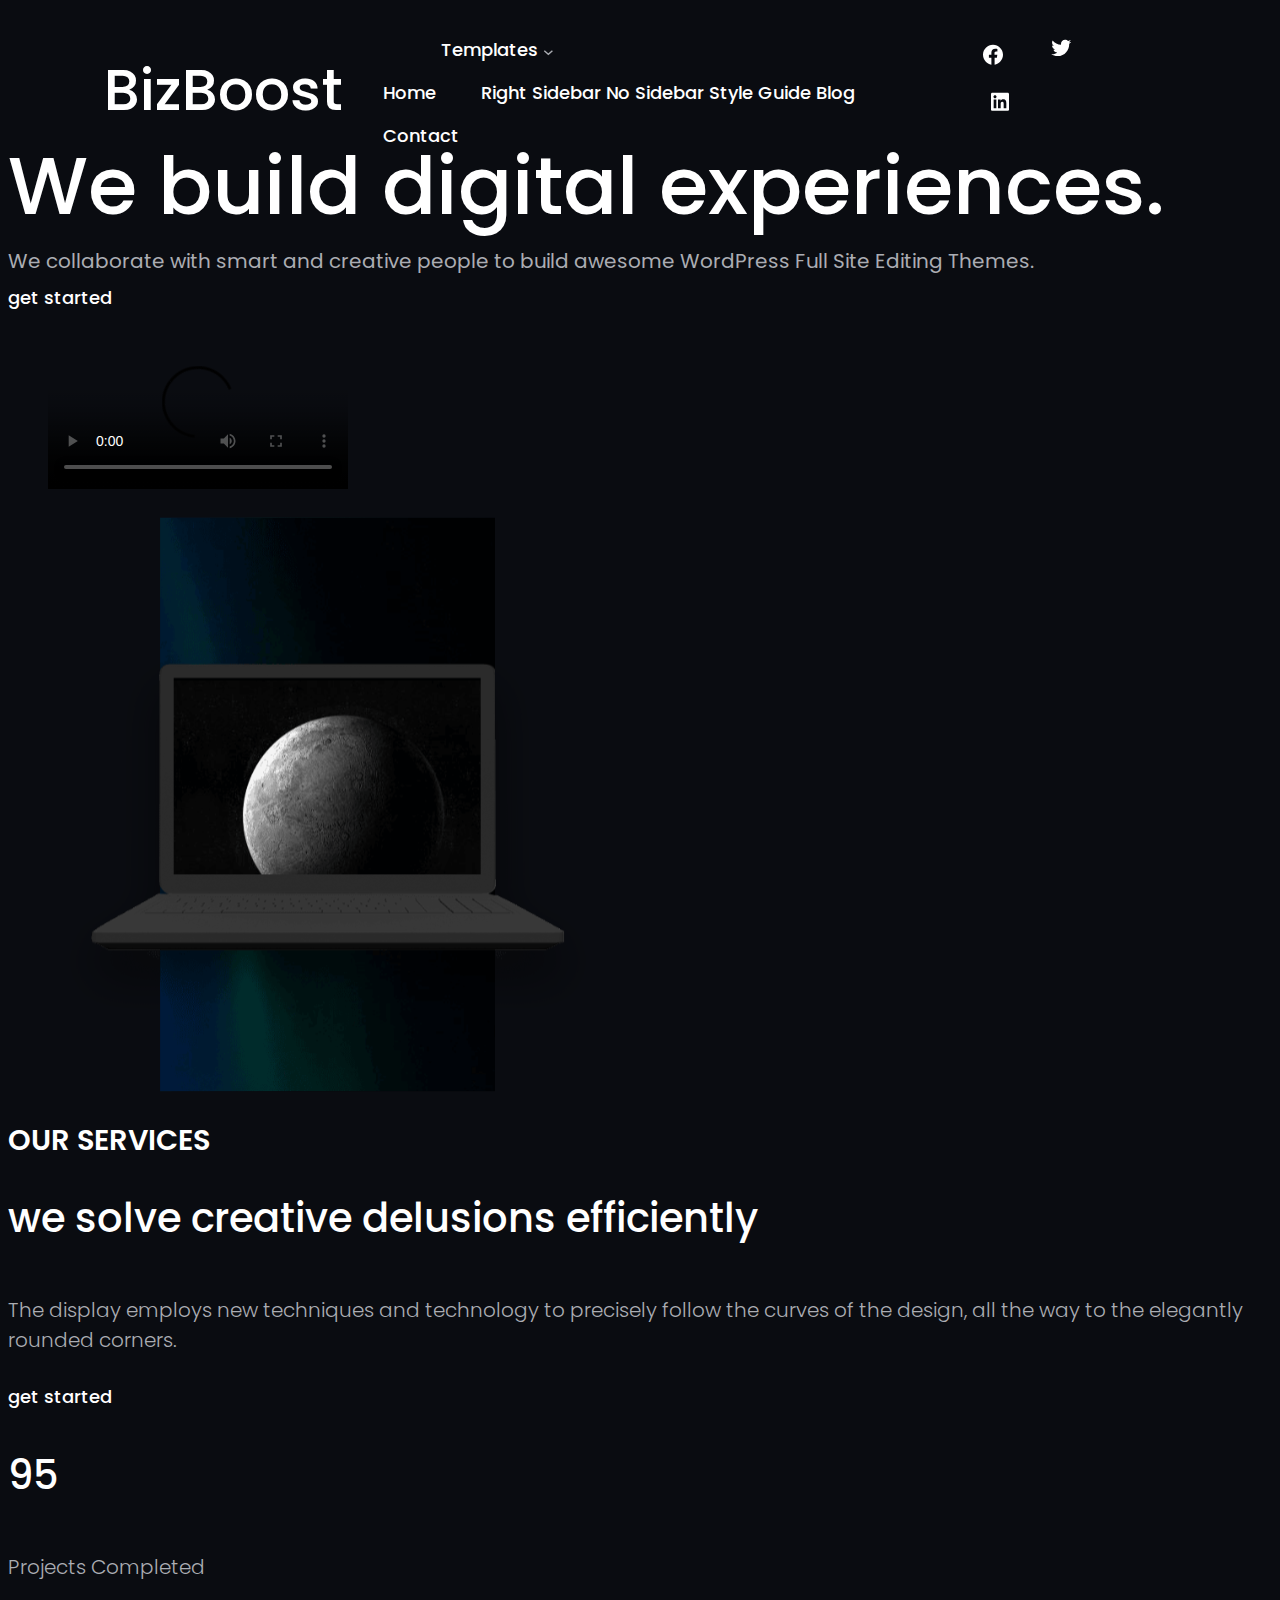
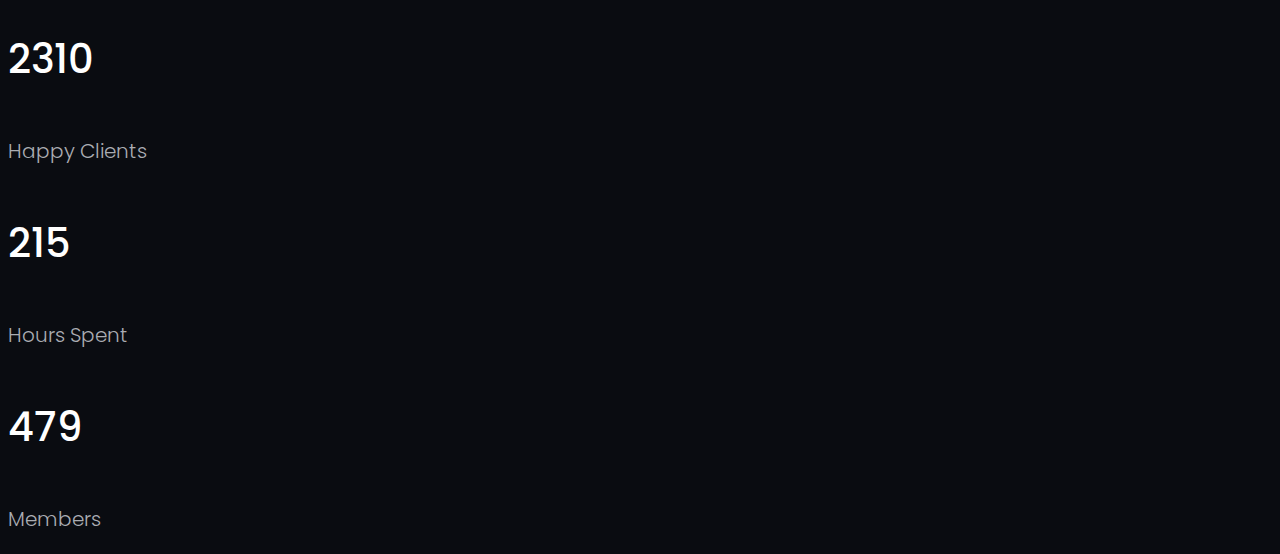
==== index.html @ 54b5b94a "our services" ====
<!doctype html>
<html lang="en">
  <head>
    <meta charset="UTF-8" />
    <meta name="viewport" content="width=device-width, initial-scale=1.0" />
    <title>BizBoost Mobile First</title>
    <link
      rel="stylesheet"
      href="https://fonts.googleapis.com/css?family=Poppins:400,500,600,700&display=swap"
    />
    <link rel="stylesheet" href="src/index.css" />
  </head>
  <body>
    <section class="blocks">
      <section class="hero">
        <header>
          <div class="logo">
            <a href="/">
              <h2>BizBoost</h2>
            </a>
          </div>
          <nav class="mobile">
            <img src="src/img/menu.svg" alt="" />
          </nav>
          <nav class="desktop">
            <ul>
              <li>
                <a href="#" class="selected">Home</a>
              </li>
              <li>
                <a href="#">Templates</a>
                <img src="src/img/flechita.svg" alt="flechita" />
                <ul class="submenu">
                  <li>
                    <a href="#">Right Sidebar</a>
                  </li>
                  <li>
                    <a href="#">No Sidebar</a>
                  </li>
                  <li>
                    <a href="#">Style Guide</a>
                  </li>
                </ul>
              </li>
              <li><a href="#">Blog</a></li>
              <li><a href="#">Contact</a></li>
            </ul>
          </nav>
          <div class="social">
            <ul>
              <li>
                <div class="circle"></div>
                <a href="#">
                  <img src="src/img/facebook.svg" alt="fb" />
                </a>
              </li>
              <li>
                <div class="circle"></div>
                <a href="#">
                  <img src="src/img/twitter.svg" alt="twitter" />
                </a>
              </li>
              <li>
                <div class="circle"></div>
                <a href="#">
                  <img src="src/img/likent.svg" alt="likent" />
                </a>
              </li>
            </ul>
          </div>
        </header>

        <section class="main">
          <main>
            <div class="hero-title">
              <h1>
                We <span class="lowlight">build</span> digital experiences.
              </h1>
            </div>
            <div class="hero-tagline">
              We collaborate with smart and creative people to build awesome
              WordPress Full Site Editing Themes.
            </div>
            <div class="hero-cta">
              <a href="#" class="gradient-button">get started</a>
            </div>
          </main>
          <div class="hero-video">
            <figure>
              <video
                src="https://fse.catchthemes.com/bizboost-free/wp-content/themes/bizboost/assets/video/video-featured.mp4"
                poster="https://fse.catchthemes.com/bizboost-free/wp-content/themes/bizboost/assets/images/video-featured.jpg"
                controls
              >
                Video not supported
              </video>
            </figure>
          </div>
        </section>
      </section>
    </section>
    <section class="our-services">
      <div class="inner-container">
        <div class="container">
          <div class="image-holder">
            <figure>
              <img
                src="src/img/Figure ⏵ hero-content.png.svg"
                alt="computador-moon"
              />
            </figure>
          </div>
          <aside>
            <h6>OUR SERVICES</h6>
            <h2>we solve creative delusions efficiently</h2>
            <p>
              The display employs new techniques and technology to precisely
              follow the curves of the design, all the way to the elegantly
              rounded corners.
            </p>
            <a href="#" class="gradient-button">get started</a>
          </aside>
        </div>
      </div>
      <section class="big-numbers">
        <div class="inner-container">
          <div class="container">
            <div class="number-box">
              <h2>95</h2>
              <p>Projects Completed</p>
            </div>
            <div class="number-box">
              <h2>2310</h2>
              <p>Happy Clients</p>
            </div>
            <div class="number-box">
              <h2>215</h2>
              <p>Hours Spent</p>
            </div>
            <div class="number-box">
              <h2>479</h2>
              <p>Members</p>
            </div>
          </div>
        </div>
      </section>
    </section>
  </body>
</html>
---- src/index.css ----
/*=======================================
    #Variables
=========================================*/
:root {
  --base-font: 20px;
  --background: #0a0c11;
  --white: #fff;
  --body-text: #abadb3;
  --primary: #2292b1;
  --primary-font: Poppins;
  --gradient-start: #1b3385;
  --gradient-end: #25c5c9;
  --bg-sub-nav: #222;
  --border-color: #323438;
  --thin: 100;
  --extra-light: 200;
  --light: 300;
  --normal: 400;
  --medium: 500;
  --semi-bold: 600;
  --bold: 700;
  --extra-bold: 800;
  --heavy: 900;
}

body {
  box-sizing: border-box;
  font-family: var(--primary-font);
  font-size: var(--base-font);
  color: #abadb3;
  background: var(--background);
}

*,
*::before,
*::after {
  box-sizing: inherit;
}

h1,
h2,
h3,
h4,
h5,
h6 {
  font-family: var(--primary-font);
  font-weight: var(--medium);
  color: var(--white);
  margin: 0;
}

h1 {
  font-size: 4em;
  font-weight: var(--medium);
  line-height: 1.5em;
}

h2 {
  font-size: 2em;
  font-weight: var(--medium);
  line-height: 2.85;
}

h3 {
  font-size: 1.47em;
  font-weight: var(--medium);
  line-height: 1.92em;
}

h4 {
  font-size: 1.4em;
  font-weight: var(--bold);
  line-height: 2.1em;
}

h5 {
  font-size: 1.2em;
  font-weight: var(--bold);
  line-height: 1.6em;
}

h6 {
  font-size: 1.44em;
  font-weight: var(--semi-bold);
  line-height: 1.4em;
}

/* ul {
  list-style-type: none;
} */
ul li {
  display: inline-block;
  position: relative;
}

a {
  color: var(--white);
  font-weight: var(--medium);
  font-size: 0.9em;
  text-decoration: none;
  font-style: normal;
  line-height: 2.4em;
}

a:hover,
.logo :hover {
  color: var(--primary);
}

p {
  font-weight: var(--light);
}

ul li {
  display: inline-block;
  position: relative;
  margin: 0;
  padding: 0;
}

header {
  background-color: var(--background);
  display: flex;
  width: 100%;
  height: 118.08px;
  margin: 0 auto;
  padding-left: 96px;
  padding-right: 105px;
  justify-content: space-between;
}

.nav li ul {
  display: none;
  background-color: var(--white);
  position: absolute;
  left: 0%;
  top: 100%;
  padding: 0%;
}

.logo {
  font-family: var(--primary-font);
  font-weight: var(--bold);
  font-size: 1.6em;
  color: var(--white);
}

.social li {
  flex: 0;
  padding: 0 16px;
  align-items: center;
}

.nav {
  align-items: baseline;
}

.selection {
  color: var(--primary);
}

.nav > li {
  margin: 0 18px;
}

.nav li:nth-child(2) ul {
  display: none;
}

.nav li:nth-child(2):hover ul {
  display: block;
}

.nav li:nth-child(2) {
  min-width: 112px;
  position: relative;
}

.sub-nav {
  position: absolute;
  top: 44px;
  left: -20px;
  z-index: 99;
}

.sub-nav li {
  width: 235px;
  height: 44px;
  background-color: var(--bg-sub-nav);
  border-bottom: 1px solid var(--border-color);
  padding: 23px;
}

.sub-nav a {
  font-size: 0.75em;
  font-weight: var(--normal);
}

main section {
  width: 760px;
  margin: 0 auto;
  text-align: center;
}

.opacity {
  opacity: 0.5;
}

.button-gradient {
  padding: 15px 34.86px 16.08px 35px;
  background: linear-gradient(
    to right,
    var(--gradient-start) 0%,
    var(--gradient-end) 100%
  );
  border-radius: 1.5em;
  border: none;
  color: var(--white);
  font-family: var(--primary-font);
  font-size: 0.9em;
  line-height: 1.4em;
  margin-top: 0.8em;
}

/**
  TABLE OF CONTENTS

  COLORS
  Brand colors............................These are the main brand colors.
  Neutral colors..........................White and black, gray sacale, secondary colors.
  Utility colors..........................Other colors to represent states: info, warning, sucess, etc.

  TYPOGRAPHY
  Font famillies..........................The fonts used in the design system.
  Font weights............................Font weights
  Sizes...................................Font sizing for body text, paragraphs, inputs
  Heading sizes...........................Font sizing for page headings

  BREAKPOINTS
  Breakpoints.............................Global responsive breakpoints definitions
*/

/*=======================================
    COLORS
=========================================*/

/*=======================================
    TYPOGRAPHY
=========================================*/
/* 
  1. The Poppins font. This is the main font.
  https://fonts.googleapis.com/css?family=Poppins

  2. The Courier font. This is used for <pre> code.
  https://fonts.googleapis.com/css?family=Poppins
*/

/*=======================================
    BREAKPOINTS
=========================================*/
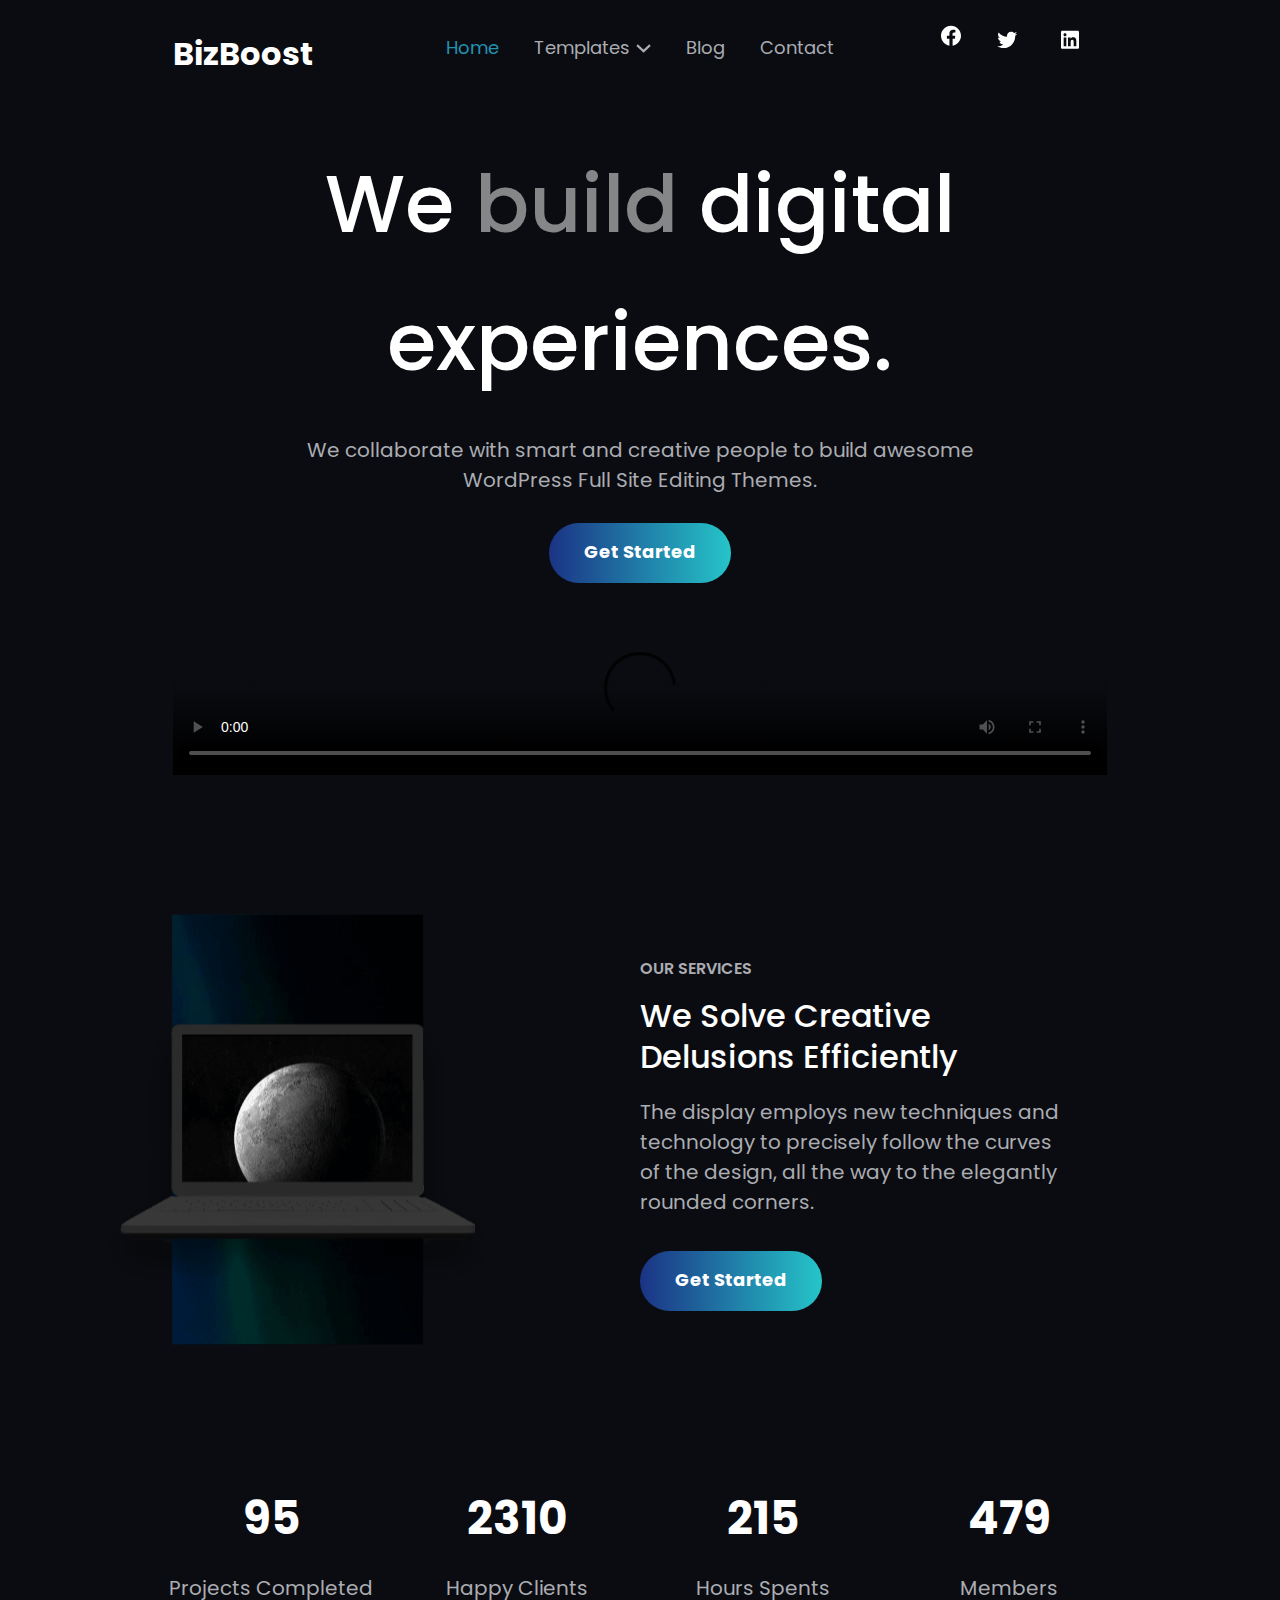
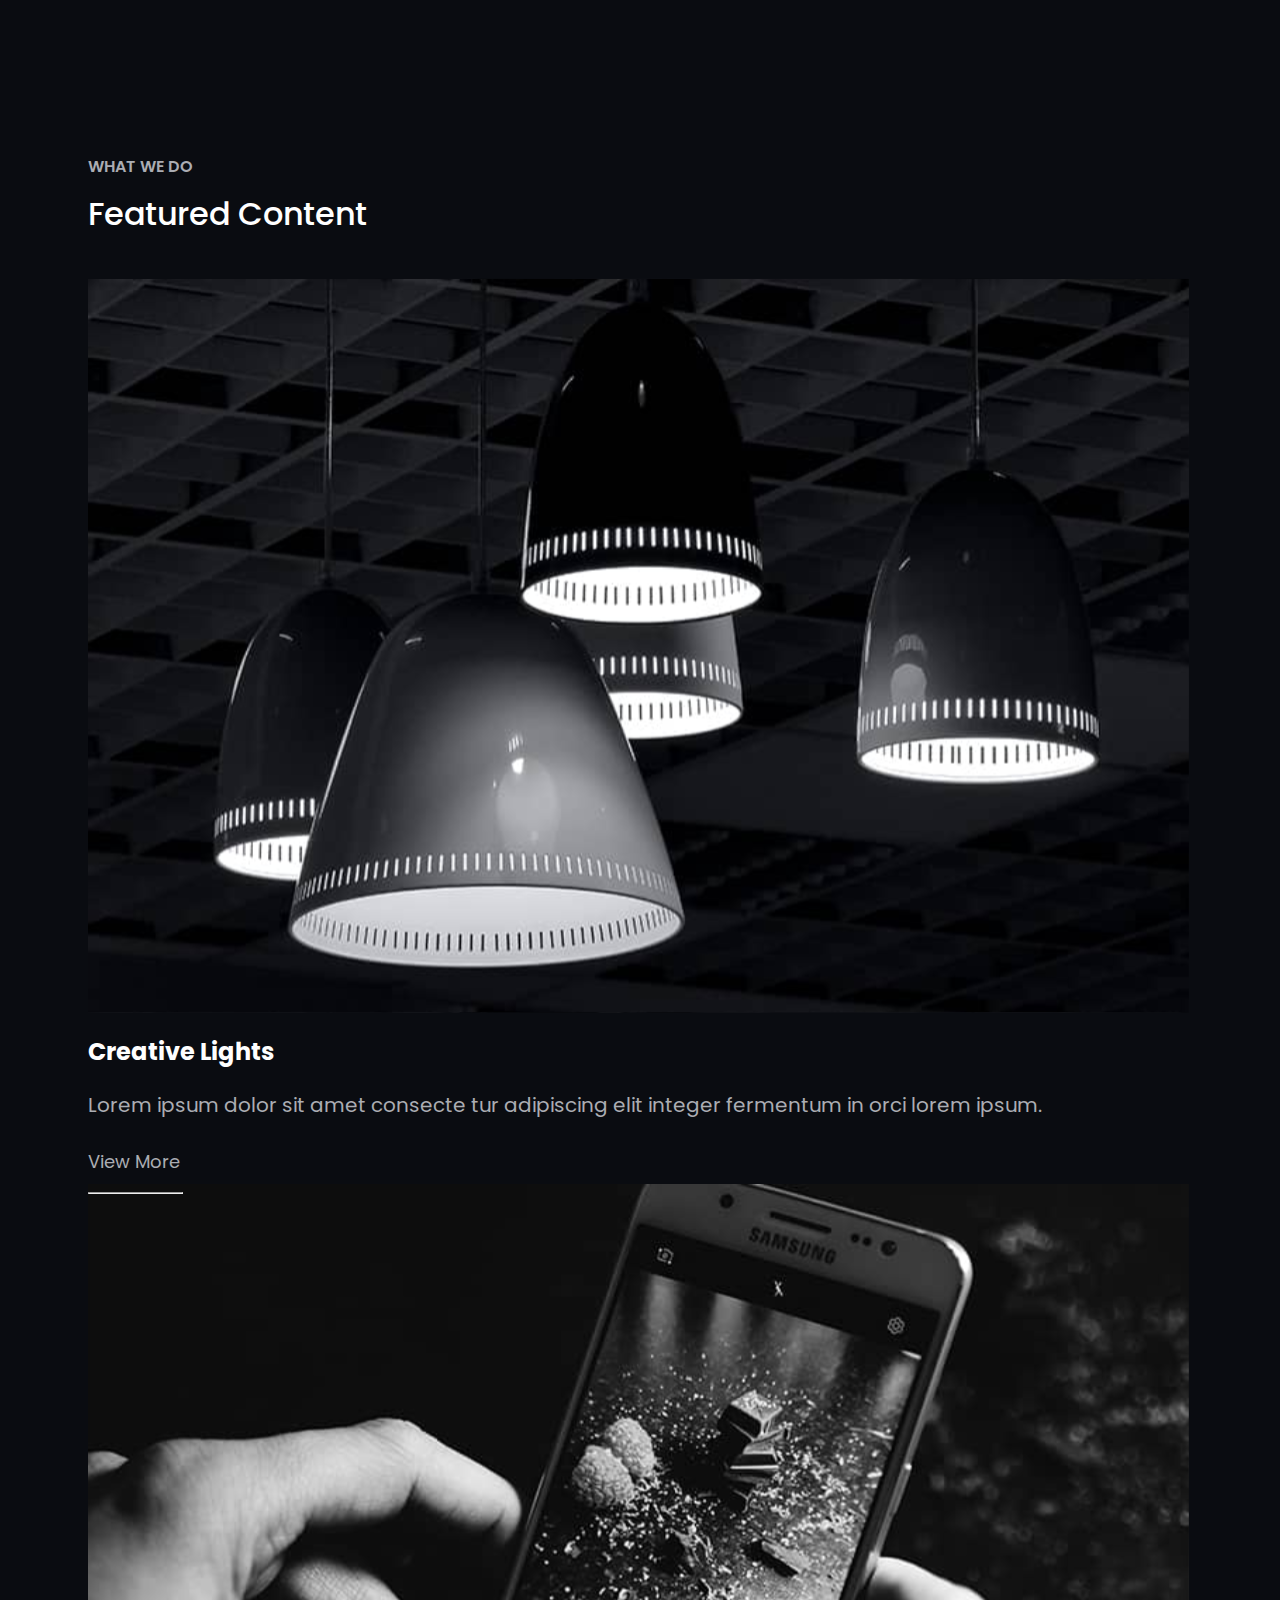
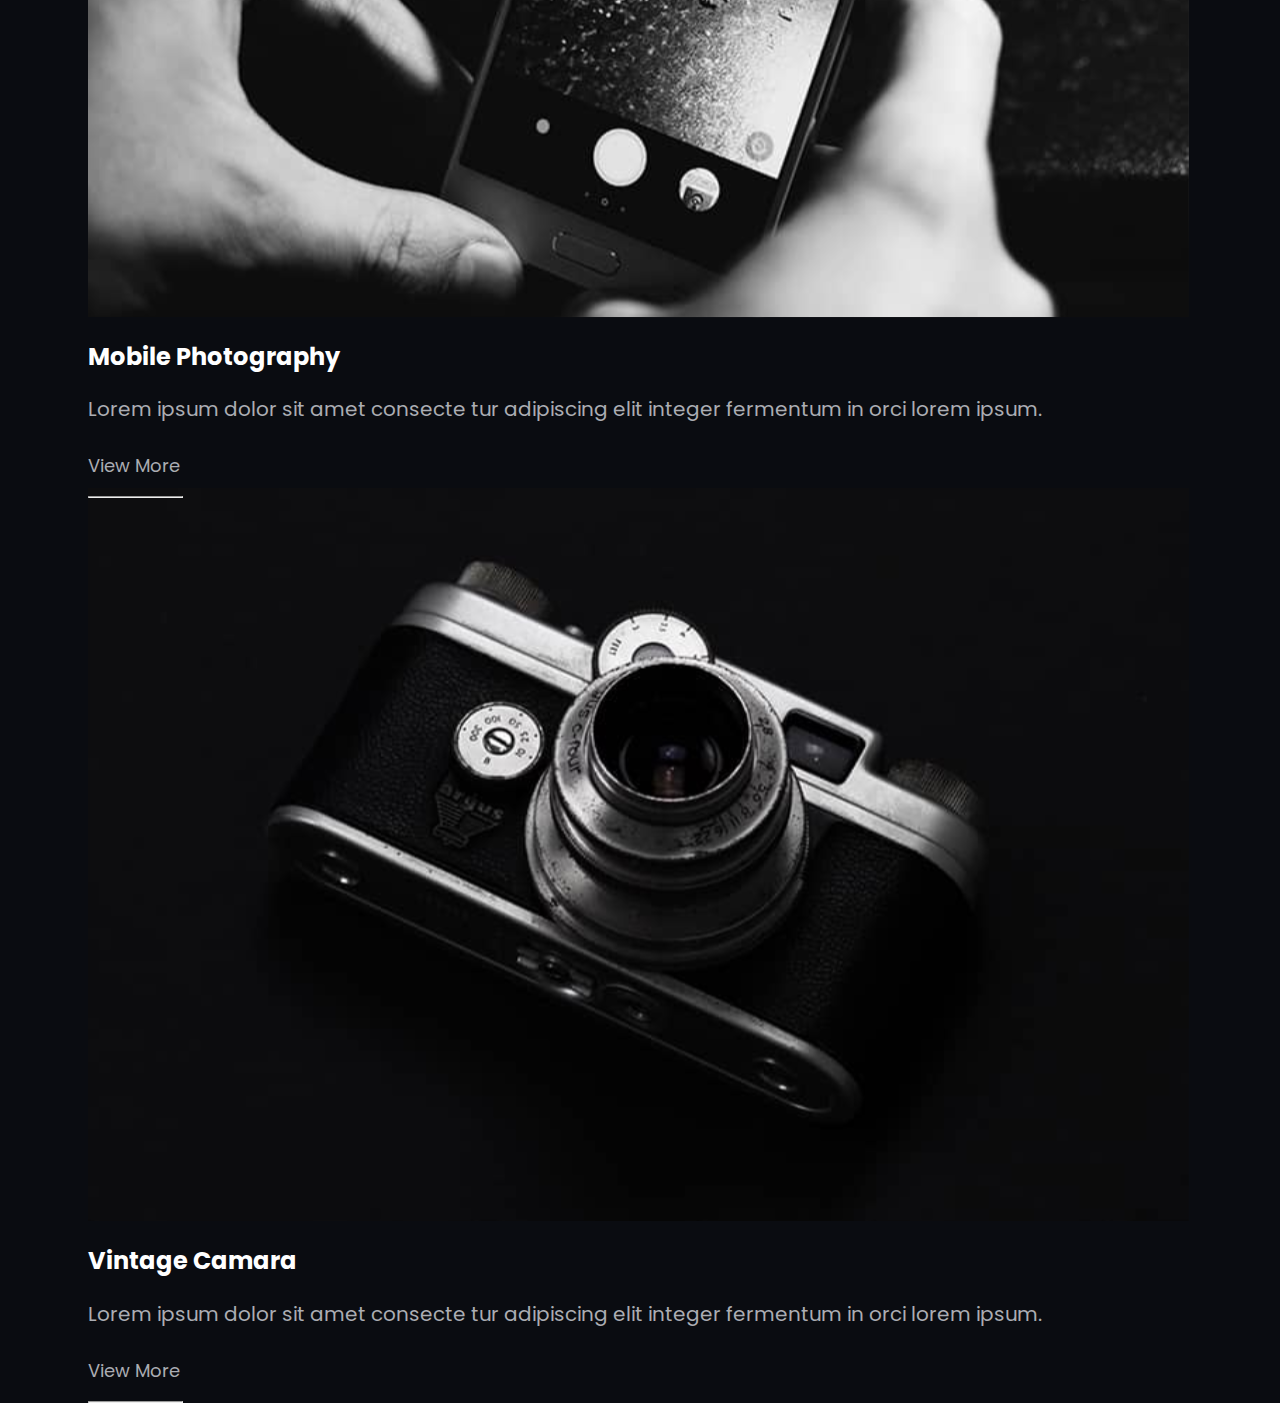
==== commit ca66ee3a: "footer center" ====
--- a/index.html
+++ b/index.html
@@ -20,7 +20,7 @@
             </a>
           </div>
           <nav class="mobile">
-            <img src="src/img/menu.svg" alt="" />
+            <img src="src/img/likent.svg" alt="likent" />
           </nav>
           <nav class="desktop">
             <ul>
@@ -69,7 +69,6 @@
             </ul>
           </div>
         </header>
-
         <section class="main">
           <main>
             <div class="hero-title">
@@ -98,51 +97,99 @@
           </div>
         </section>
       </section>
-    </section>
-    <section class="our-services">
-      <div class="inner-container">
-        <div class="container">
-          <div class="image-holder">
-            <figure>
-              <img
-                src="src/img/Figure ⏵ hero-content.png.svg"
-                alt="computador-moon"
-              />
-            </figure>
+      <!-- Our Services Section -->
+      <section class="our-services">
+        <div class="services-figure">
+          <img
+            src="src/img/Figure ⏵ hero-content.png.svg"
+            alt="computer-moon"
+          />
+        </div>
+        <div class="our-services-layout">
+          <div class="headings">
+            <h6>OUR SERVICES</h6>
+            <h2>We solve creative delusions efficiently</h2>
           </div>
-          <aside>
-            <h6>OUR SERVICES</h6>
-            <h2>we solve creative delusions efficiently</h2>
+          <p>
+            The display employs new techniques and technology to precisely
+            follow the curves of the design, all the way to the elegantly
+            rounded corners.
+          </p>
+          <div class="our-services-cta">
+            <a href="#" class="gradient-button">Get Started</a>
+          </div>
+        </div>
+      </section>
+      <section class="big-numbers">
+        <div class="number-box">
+          <span class="number">
+            <h3>95</h3>
+          </span>
+          <p>Projects Completed</p>
+        </div>
+        <div class="number-box">
+          <span class="number">
+            <h3>2310</h3>
+          </span>
+          <p>Happy Clients</p>
+        </div>
+        <div class="number-box">
+          <span class="number">
+            <h3>215</h3>
+          </span>
+          <p>Hours Spents</p>
+        </div>
+        <div class="number-box">
+          <span class="number">
+            <h3>479</h3>
+          </span>
+          <p>Members</p>
+        </div>
+      </section>
+      <!--Featured Container-->
+      <section class="feature-container-layout">
+        <div class="feature-heading-container">
+          <h6>WHAT WE DO</h6>
+          <h2>Featured content</h2>
+        </div>
+        <section class="box">
+          <div class="boxes">
+            <img src="src/img/lamapara.svg" alt="lampara" />
+            <h2>Creative Lights</h2>
             <p>
-              The display employs new techniques and technology to precisely
-              follow the curves of the design, all the way to the elegantly
-              rounded corners.
+              Lorem ipsum dolor sit amet consecte tur adipiscing elit integer
+              fermentum in orci lorem ipsum.
             </p>
-            <a href="#" class="gradient-button">get started</a>
-          </aside>
-        </div>
-      </div>
-      <section class="big-numbers">
-        <div class="inner-container">
-          <div class="container">
-            <div class="number-box">
-              <h2>95</h2>
-              <p>Projects Completed</p>
+            <a href="#"
+              >View More
+              <hr width="95px" />
+            </a>
+            <div class="boxes">
+              <img src="src/img/celular.svg" alt="celular" />
+              <h2>Mobile Photography</h2>
+              <p>
+                Lorem ipsum dolor sit amet consecte tur adipiscing elit integer
+                fermentum in orci lorem ipsum.
+              </p>
+              <a href="#"
+                >View More
+                <hr width="95px" />
+              </a>
             </div>
-            <div class="number-box">
-              <h2>2310</h2>
-              <p>Happy Clients</p>
-            </div>
-            <div class="number-box">
-              <h2>215</h2>
-              <p>Hours Spent</p>
-            </div>
-            <div class="number-box">
-              <h2>479</h2>
-              <p>Members</p>
+            <div class="boxes">
+              <img src="src/img/camara.svg" alt="camara" />
+              <h2>Vintage Camara</h2>
+              <p>
+                Lorem ipsum dolor sit amet consecte tur adipiscing elit integer
+                fermentum in orci lorem ipsum.
+              </p>
+              <a href="#"
+                >View More
+                <hr width="95px" />
+              </a>
             </div>
           </div>
-        </div>
+        </section>
       </section>
     </section>
   </body>
--- a/src/index.css
+++ b/src/index.css
@@ -1,17 +1,69 @@
 /*=======================================
     #Variables
 =========================================*/
+
+/**
+  TABLE OF CONTENTS
+
+  COLORS
+  Brand colors............................These are the main brand colors.
+  Neutral colors..........................White and black, gray sacale, secondary colors.
+  Utility colors..........................Other colors to represent states: info, warning, sucess, etc.
+
+  TYPOGRAPHY
+  Font famillies..........................The fonts used in the design system.
+  Font weights............................Font weights
+  Sizes...................................Font sizing for body text, paragraphs, inputs
+  Heading sizes...........................Font sizing for page headings
+
+  BREAKPOINTS
+  Breakpoints.............................Global responsive breakpoints definitions
+*/
+
 :root {
-  --base-font: 20px;
-  --background: #0a0c11;
-  --white: #fff;
-  --body-text: #abadb3;
+  /*=======================================
+    COLORS
+  =========================================*/
+
+  /*=========================
+    Brand Colors
+  ==========================*/
   --primary: #2292b1;
-  --primary-font: Poppins;
   --gradient-start: #1b3385;
   --gradient-end: #25c5c9;
-  --bg-sub-nav: #222;
+
+  /*=========================
+    Neutral Colors
+  ==========================*/
+  --background: #0a0c11;
+  --body-text: #abadb3;
   --border-color: #323438;
+  --sub-menu-bg: #222;
+  --white: #fff;
+
+  /*=========================
+    Utility Colors
+  ==========================*/
+
+  /*=======================================
+    TYPOGRAPHY
+  =========================================*/
+  /* 
+    1. The Poppins font. This is the main font.
+    https://fonts.googleapis.com/css?family=Poppins
+
+    2. The Courier font. This is used for <pre> code.
+    https://fonts.googleapis.com/css?family=Poppins
+  */
+
+  /*=========================
+    Font famillies
+  ==========================*/
+  --primary-font: "Poppins";
+
+  /*=========================
+  Font weights
+  ==========================*/
   --thin: 100;
   --extra-light: 200;
   --light: 300;
@@ -21,14 +73,24 @@
   --bold: 700;
   --extra-bold: 800;
   --heavy: 900;
-}
-
+
+  /*=========================
+  Sizes
+  ==========================*/
+  --base-font: 20px;
+}
+
+/*=======================================
+    RESETS
+=========================================*/
 body {
   box-sizing: border-box;
   font-family: var(--primary-font);
   font-size: var(--base-font);
-  color: #abadb3;
+  color: var(--body-text);
   background: var(--background);
+  margin: 0;
+  padding: 0;
 }
 
 *,
@@ -37,6 +99,9 @@
   box-sizing: inherit;
 }
 
+/*=========================
+  Heading Sizes
+==========================*/
 h1,
 h2,
 h3,
@@ -50,211 +115,372 @@
 }
 
 h1 {
-  font-size: 4em;
-  font-weight: var(--medium);
-  line-height: 1.5em;
+  font-size: 2.1em;
+  line-height: 1.72em;
 }
 
 h2 {
-  font-size: 2em;
-  font-weight: var(--medium);
-  line-height: 2.85;
+  font-size: 1.6em;
+  line-height: 1.29em;
+  text-transform: capitalize;
+  margin-top: 14px;
 }
 
 h3 {
-  font-size: 1.47em;
-  font-weight: var(--medium);
-  line-height: 1.92em;
-}
-
-h4 {
-  font-size: 1.4em;
+  font-size: 1.6em;
   font-weight: var(--bold);
-  line-height: 2.1em;
-}
-
+}
+
+h4,
 h5 {
-  font-size: 1.2em;
+  font-weight: var(--bold);
+}
+
+h6 {
+  font-weight: var(--semi-bold);
+  font-size: 16px;
+  color: var(--body-text);
+}
+
+ul {
+  list-style-type: none;
+  display: flex;
+  padding: 0;
+}
+
+ul li {
+  position: relative;
+}
+
+figure {
+  margin: 0;
+  padding: 0;
+}
+
+img {
+  width: 100%;
+}
+
+a {
+  color: var(--body-text);
+  text-decoration: none;
+  font-size: 0.9em;
+  font-style: normal;
+  font-weight: var(--normal);
+  line-height: 2.4em;
+  text-transform: capitalize;
+}
+
+hr {
+  position: absolute;
+  text-align: start;
+}
+
+.boxes a:hover {
+  color: var(--primary);
+}
+
+.boxes h2 {
+  font-family: var(--primary-font);
+  font-size: 24px;
+  font-style: normal;
+  font-weight: 700;
+  line-height: 34.32px;
+}
+
+/*.boxes {
+  border: 2px solid var(--body-text);
+}*/
+
+a:hover,
+.logo h2:hover {
+  color: var(--primary);
+}
+
+.lowlight {
+  opacity: 0.5;
+}
+
+.gradient-button {
+  padding: 15px 34.86px 16.08px 35px;
+  display: inline-block;
+  margin-top: 14px;
+  color: var(--white);
+  border-radius: 30px;
+  font-size: 0.9em;
   font-weight: var(--bold);
   line-height: 1.6em;
-}
-
-h6 {
-  font-size: 1.44em;
-  font-weight: var(--semi-bold);
-  line-height: 1.4em;
-}
-
-/* ul {
-  list-style-type: none;
-} */
-ul li {
-  display: inline-block;
-  position: relative;
-}
-
-a {
-  color: var(--white);
-  font-weight: var(--medium);
-  font-size: 0.9em;
-  text-decoration: none;
-  font-style: normal;
-  line-height: 2.4em;
-}
-
-a:hover,
-.logo :hover {
-  color: var(--primary);
-}
-
-p {
-  font-weight: var(--light);
-}
-
-ul li {
-  display: inline-block;
-  position: relative;
-  margin: 0;
-  padding: 0;
-}
-
-header {
-  background-color: var(--background);
-  display: flex;
-  width: 100%;
-  height: 118.08px;
-  margin: 0 auto;
-  padding-left: 96px;
-  padding-right: 105px;
-  justify-content: space-between;
-}
-
-.nav li ul {
-  display: none;
-  background-color: var(--white);
-  position: absolute;
-  left: 0%;
-  top: 100%;
-  padding: 0%;
-}
-
-.logo {
-  font-family: var(--primary-font);
-  font-weight: var(--bold);
-  font-size: 1.6em;
-  color: var(--white);
-}
-
-.social li {
-  flex: 0;
-  padding: 0 16px;
-  align-items: center;
-}
-
-.nav {
-  align-items: baseline;
-}
-
-.selection {
-  color: var(--primary);
-}
-
-.nav > li {
-  margin: 0 18px;
-}
-
-.nav li:nth-child(2) ul {
-  display: none;
-}
-
-.nav li:nth-child(2):hover ul {
-  display: block;
-}
-
-.nav li:nth-child(2) {
-  min-width: 112px;
-  position: relative;
-}
-
-.sub-nav {
-  position: absolute;
-  top: 44px;
-  left: -20px;
-  z-index: 99;
-}
-
-.sub-nav li {
-  width: 235px;
-  height: 44px;
-  background-color: var(--bg-sub-nav);
-  border-bottom: 1px solid var(--border-color);
-  padding: 23px;
-}
-
-.sub-nav a {
-  font-size: 0.75em;
-  font-weight: var(--normal);
-}
-
-main section {
-  width: 760px;
-  margin: 0 auto;
-  text-align: center;
-}
-
-.opacity {
-  opacity: 0.5;
-}
-
-.button-gradient {
-  padding: 15px 34.86px 16.08px 35px;
   background: linear-gradient(
-    to right,
+    90deg,
     var(--gradient-start) 0%,
     var(--gradient-end) 100%
   );
-  border-radius: 1.5em;
-  border: none;
-  color: var(--white);
-  font-family: var(--primary-font);
-  font-size: 0.9em;
-  line-height: 1.4em;
-  margin-top: 0.8em;
-}
-
-/**
-  TABLE OF CONTENTS
-
-  COLORS
-  Brand colors............................These are the main brand colors.
-  Neutral colors..........................White and black, gray sacale, secondary colors.
-  Utility colors..........................Other colors to represent states: info, warning, sucess, etc.
-
-  TYPOGRAPHY
-  Font famillies..........................The fonts used in the design system.
-  Font weights............................Font weights
-  Sizes...................................Font sizing for body text, paragraphs, inputs
-  Heading sizes...........................Font sizing for page headings
-
-  BREAKPOINTS
-  Breakpoints.............................Global responsive breakpoints definitions
-*/
+}
+
+.gradient-button:hover {
+  background: var(--white);
+  color: var(--background);
+}
 
 /*=======================================
-    COLORS
+    Mobile First
 =========================================*/
+.blocks {
+  padding: 0 30px;
+}
+
+header {
+  display: flex;
+  align-items: center;
+}
+
+.logo {
+  flex: 3;
+}
+
+.mobile {
+  flex: 1;
+  display: flex;
+  justify-content: flex-end;
+}
+
+.mobile img {
+  width: 16px;
+}
+
+.desktop {
+  display: none;
+}
+
+.submenu {
+  display: none;
+}
+
+.social {
+  flex: 3;
+  display: flex;
+  justify-content: center;
+}
+
+.social ul {
+  column-gap: 25px;
+}
+
+main {
+  display: flex;
+  flex-direction: column;
+  padding: 42px 0;
+  margin: 0 auto;
+}
+
+main > * {
+  display: flex;
+  justify-content: center;
+  text-align: center;
+}
+
+.hero-tagline {
+  margin-top: 24px;
+}
+
+.hero-cta {
+  margin-top: 14px;
+}
+
+.hero-video video {
+  width: 100%;
+  max-width: 100%;
+  max-height: 600px;
+  object-fit: cover;
+}
+
+.our-services {
+  margin: 42px 0;
+}
+
+.big-numbers {
+  display: flex;
+  flex-direction: column;
+  gap: 24px;
+  margin-bottom: 42px;
+}
+
+.number-box {
+  display: flex;
+  flex-direction: column;
+}
+
+.number-box > * {
+  display: flex;
+  justify-content: center;
+}
+
+/*=========================
+  Feature Container
+==========================*/
+
+.feature-container-layout {
+  border: 1 solid var(--body-text);
+}
+
+.feature-container-layout {
+  display: flex;
+  flex-direction: column;
+  gap: 44px;
+}
+
+.boxes a:hover {
+  color: var(--primary);
+}
+
+/*.boxes {
+  display: flex;
+  flex-direction: column;
+  gap: 35px;
+  padding: 44px;
+  align-items: flex-start;
+}*/
 
 /*=======================================
-    TYPOGRAPHY
+    TABLET & DESKTOP BREAKPOINTS
 =========================================*/
-/* 
-  1. The Poppins font. This is the main font.
-  https://fonts.googleapis.com/css?family=Poppins
-
-  2. The Courier font. This is used for <pre> code.
-  https://fonts.googleapis.com/css?family=Poppins
-*/
-
-/*=======================================
-    BREAKPOINTS
-=========================================*/
+@media all and (min-width: 479px) and (max-width: 1280px) {
+}
+
+@media all and (min-width: 479px) {
+  .selected {
+    color: var(--primary);
+  }
+
+  .circle {
+    width: 42px;
+    height: 42px;
+    border-radius: 50%;
+    position: absolute;
+    left: -11px;
+    top: -2px;
+  }
+
+  .circle:hover {
+    background: rgba(255, 255, 255, 0.25);
+  }
+
+  .blocks {
+    padding: 0 88px;
+  }
+
+  .hero {
+    padding: 0 85px;
+  }
+
+  .logo {
+    flex: 1;
+  }
+
+  .logo h2 {
+    font-size: 32px;
+    font-weight: 700;
+  }
+
+  .mobile {
+    display: none;
+  }
+
+  .desktop {
+    flex: 3;
+    display: flex;
+    justify-content: center;
+  }
+
+  .desktop ul {
+    column-gap: 35px;
+  }
+
+  .desktop ul li:nth-child(2) img {
+    width: 16px;
+  }
+
+  .desktop ul li {
+    position: relative;
+  }
+
+  .desktop ul li:nth-child(2):hover .submenu {
+    position: absolute;
+    display: flex;
+    flex-direction: column;
+  }
+
+  .submenu {
+    width: 230px;
+    background-color: var(--sub-menu-bg);
+    z-index: 99;
+  }
+
+  .submenu li {
+    min-width: 100%;
+    padding-left: 20px;
+    border: 1px solid var(--border-color);
+  }
+
+  .submenu li:hover {
+    padding-left: 30px;
+  }
+
+  .social {
+    flex: 1;
+  }
+
+  h1 {
+    font-size: 4em;
+    line-height: 1.72em;
+  }
+
+  h3 {
+    font-size: 2.27em;
+  }
+
+  main {
+    max-width: 760px;
+    /* padding: 70px 320px; */
+  }
+
+  .our-services {
+    display: flex;
+    margin: 131px 0;
+  }
+
+  .big-numbers {
+    flex-direction: row;
+    gap: 40px;
+    padding: 0 80px;
+    margin-bottom: 131px;
+  }
+
+  .big-numbers > * {
+    flex: 1;
+  }
+
+  .our-services > * {
+    flex: 1;
+  }
+  .our-services-layout {
+    padding: 0 12%;
+    display: flex;
+    flex-direction: column;
+    align-items: flex-start;
+    justify-content: center;
+
+    /*=======================================
+        Feature Container
+    =========================================*/
+
+    .feature-container-layout {
+      flex-direction: row;
+      gap: 44px;
+    }
+
+    .feature-container-layout > * {
+      flex: 1;
+    }
+  }
+}
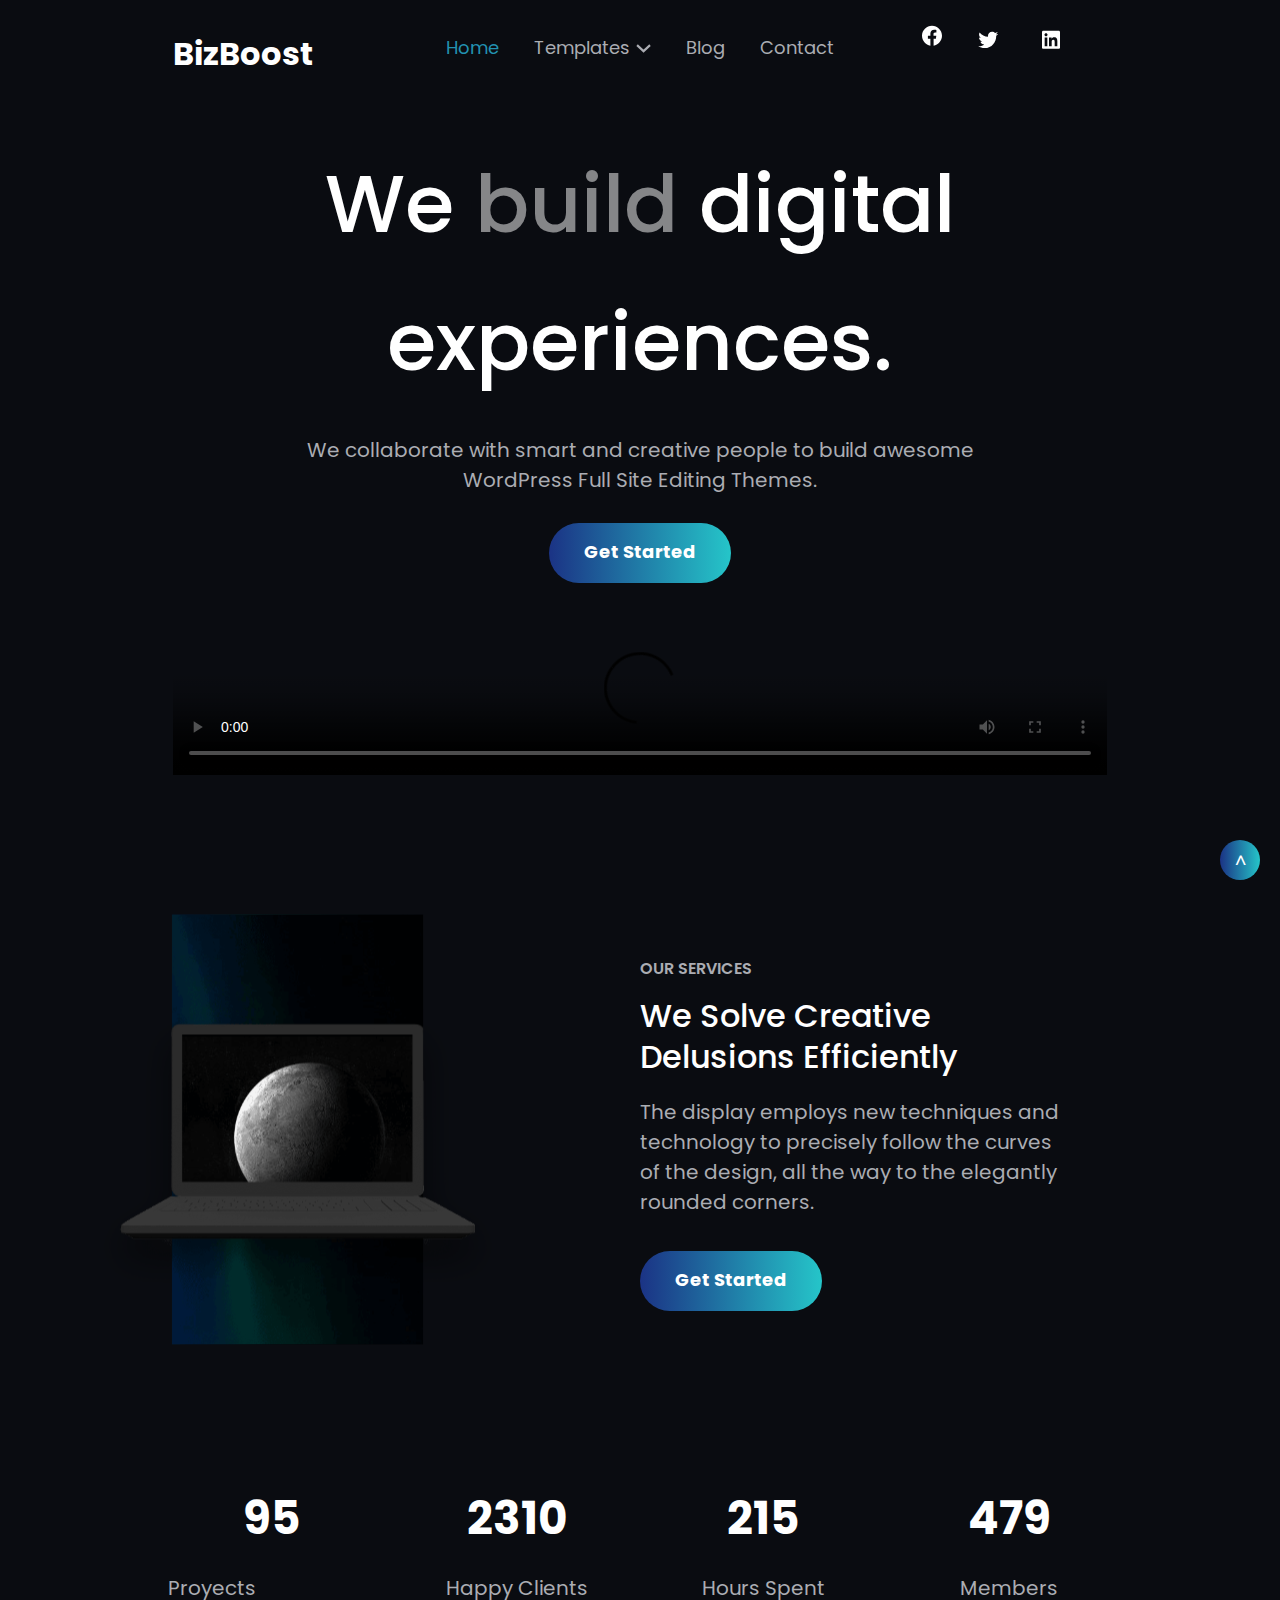
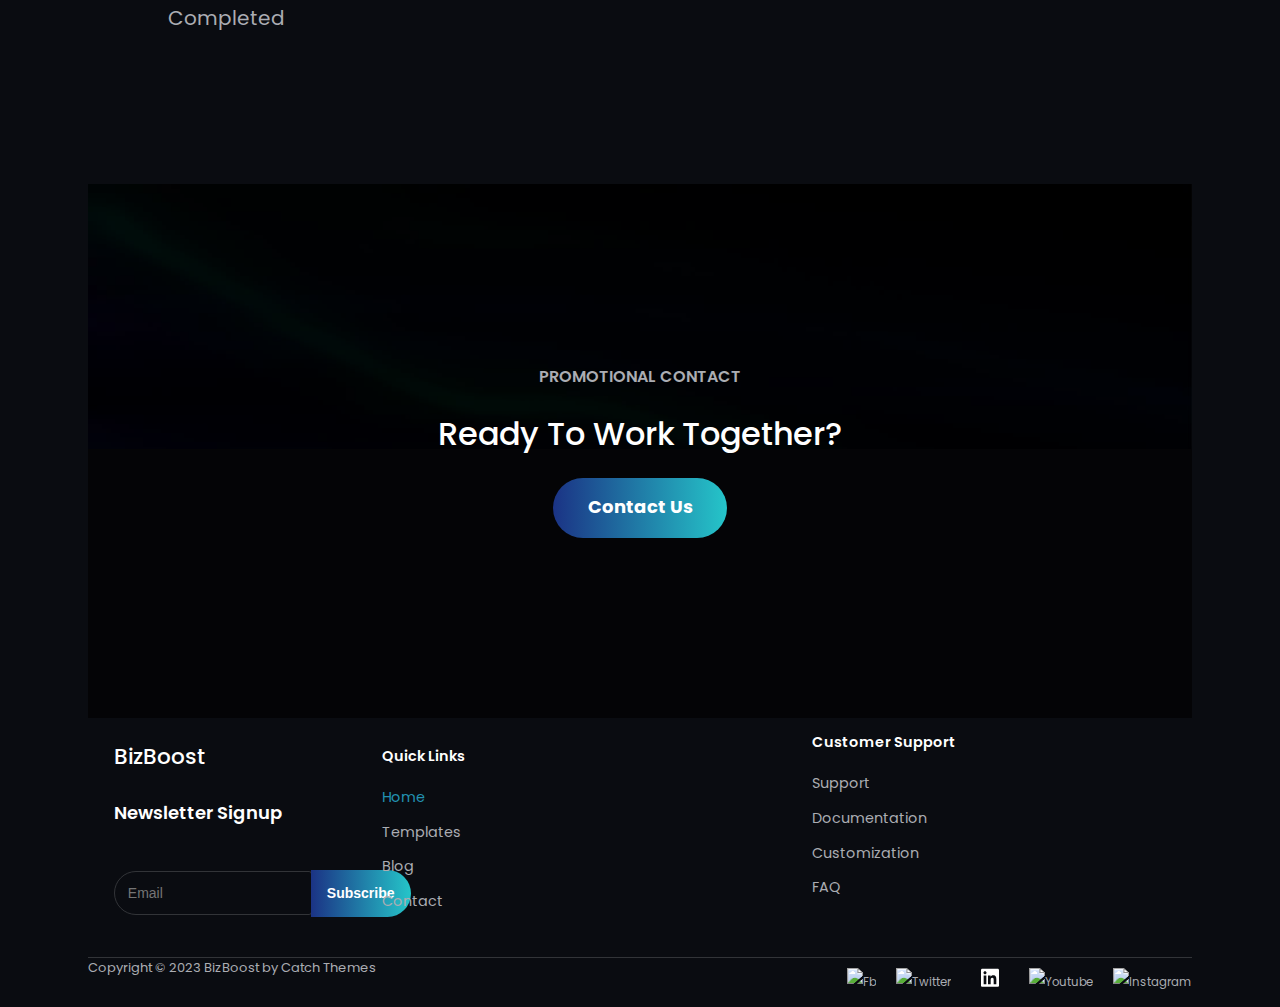
==== commit 851f3e59: "finish" ====
--- a/index.html
+++ b/index.html
@@ -12,6 +12,7 @@
   </head>
   <body>
     <section class="blocks">
+      <!-- Hero Section -->
       <section class="hero">
         <header>
           <div class="logo">
@@ -20,7 +21,7 @@
             </a>
           </div>
           <nav class="mobile">
-            <img src="src/img/likent.svg" alt="likent" />
+            <img src="src/img/Vector.svg" alt="menu" />
           </nav>
           <nav class="desktop">
             <ul>
@@ -46,6 +47,7 @@
               <li><a href="#">Contact</a></li>
             </ul>
           </nav>
+
           <div class="social">
             <ul>
               <li>
@@ -69,6 +71,7 @@
             </ul>
           </div>
         </header>
+
         <section class="main">
           <main>
             <div class="hero-title">
@@ -97,13 +100,17 @@
           </div>
         </section>
       </section>
+      <!-- End: Hero Section -->
+
       <!-- Our Services Section -->
       <section class="our-services">
         <div class="services-figure">
-          <img
-            src="src/img/Figure ⏵ hero-content.png.svg"
-            alt="computer-moon"
-          />
+          <figure>
+            <img
+              src="src/img/Figure ⏵ hero-content.png.svg"
+              alt="computer-moon"
+            />
+          </figure>
         </div>
         <div class="our-services-layout">
           <div class="headings">
@@ -115,17 +122,21 @@
             follow the curves of the design, all the way to the elegantly
             rounded corners.
           </p>
+
           <div class="our-services-cta">
-            <a href="#" class="gradient-button">Get Started</a>
+            <a href="#" class="gradient-button">get started</a>
           </div>
         </div>
       </section>
+      <!-- End: Our Serivces Section -->
+
+      <!-- Big Numbers -->
       <section class="big-numbers">
         <div class="number-box">
           <span class="number">
             <h3>95</h3>
           </span>
-          <p>Projects Completed</p>
+          <p>Proyects Completed</p>
         </div>
         <div class="number-box">
           <span class="number">
@@ -137,7 +148,7 @@
           <span class="number">
             <h3>215</h3>
           </span>
-          <p>Hours Spents</p>
+          <p>Hours Spent</p>
         </div>
         <div class="number-box">
           <span class="number">
@@ -146,51 +157,96 @@
           <p>Members</p>
         </div>
       </section>
-      <!--Featured Container-->
-      <section class="feature-container-layout">
-        <div class="feature-heading-container">
-          <h6>WHAT WE DO</h6>
-          <h2>Featured content</h2>
-        </div>
-        <section class="box">
-          <div class="boxes">
-            <img src="src/img/lamapara.svg" alt="lampara" />
-            <h2>Creative Lights</h2>
-            <p>
-              Lorem ipsum dolor sit amet consecte tur adipiscing elit integer
-              fermentum in orci lorem ipsum.
-            </p>
-            <a href="#"
-              >View More
-              <hr width="95px" />
-            </a>
-            <div class="boxes">
-              <img src="src/img/celular.svg" alt="celular" />
-              <h2>Mobile Photography</h2>
-              <p>
-                Lorem ipsum dolor sit amet consecte tur adipiscing elit integer
-                fermentum in orci lorem ipsum.
-              </p>
-              <a href="#"
-                >View More
-                <hr width="95px" />
-              </a>
-            </div>
-            <div class="boxes">
-              <img src="src/img/camara.svg" alt="camara" />
-              <h2>Vintage Camara</h2>
-              <p>
-                Lorem ipsum dolor sit amet consecte tur adipiscing elit integer
-                fermentum in orci lorem ipsum.
-              </p>
-              <a href="#"
-                >View More
-                <hr width="95px" />
-              </a>
-            </div>
-          </div>
-        </section>
-      </section>
+      <!-- End: Big Numbers-->
+
+      <!-- Contact Us -->
+    <section class="contact-us-layout">
+      <span class="overlay"></span>
+      <img src="src/img/fondo.png" alt="BackPhoto" />
+      <div class="contact-us">
+        <h6>PROMOTIONAL CONTACT</h6>
+        <h2>Ready To Work Together?</h2>
+        <a href="#" class="gradient-button">Contact Us</a>
+      </div>
     </section>
+
+    <!-- Footer -->
+    <!-- <section class="blocks"> -->
+      <footer>
+        <div class="footer-content">
+          <div class="newsletter">
+            <a href="/"><h4>BizBoost</h4></a>
+              <div class="newsletter-signup">
+                <h5>Newsletter Signup</h5>
+                <div class="cta">
+                  <input type="email" name="email" id="email" placeholder="Email" />
+                  <button class="gradient-button email-btn">Subscribe</button>
+                </div>
+              </div>
+          </div>
+          <div>
+            <div class="footer-links">
+              <h5>Quick Links</h5>
+              <ul>
+                <li><a href="#" class="selected"> Home</a></li>
+                <li><a href="#"> Templates</a></li>
+                <li><a href="#"> blog</a></li>
+                <li><a href="#"> Contact</a></li>
+              </ul>
+            </div>
+            <div class="footer-support">
+              <h5>Customer Support</h5>
+              <ul>
+                <li><a href="#"> Support</a></li>
+                <li><a href="#"> Documentation</a></li>
+                <li><a href="#"> Customization</a></li>
+                <li><a href="#"> FAQ</a></li>
+              </ul>
+            </div>
+          </div>
+        </div>
+        <div class="copyright">
+          Copyright © 2023 BizBoost by Catch Themes
+
+          <div class="footer-social">
+            <ul>
+              <li>
+                <div class="circle-social"></div>
+                <a href="#">
+                  <img src="src/img/Facebook.svg" alt="fb" />
+                </a>
+              </li>
+              <li>
+                <div class="circle-social"></div>
+                <a href="#">
+                  <img src="src/img/Twitter.svg" alt="twitter" />
+                </a>
+              </li>
+              <li>
+                <div class="circle-social"></div>
+                <a href="#">
+                  <img src="src/img/likent.svg" alt="likent" />
+                </a>
+              </li>
+              <li>
+              <div class="circle-social"></div>
+                <a href="#">
+                  <img src="src/img/Youtube.svg" alt="Youtube" />
+                </a>
+              </li>
+              <li>
+              <div class="circle-social"></div>
+                <a href="#">
+                  <img src="src/img/Instagram.svg" alt="Instagram" />
+                </a>
+              </li>
+            </ul>
+          </div>
+        </div>
+        </div>
+      </footer>
+      <div>
+        <a class="float" href="/"> ^ </a>
+       </div>
   </body>
 </html>
--- a/src/index.css
+++ b/src/index.css
@@ -131,20 +131,27 @@
   font-weight: var(--bold);
 }
 
-h4,
+h4 {
+  font-size: 1.2em;
+  line-height: 1.72em;
+}
+
 h5 {
-  font-weight: var(--bold);
+  font-size: 0.9em;
+  font-weight: var(--semi-bold);
+  line-height: 1rem;
 }
 
 h6 {
   font-weight: var(--semi-bold);
-  font-size: 16px;
+  font-size: 0.8em;
   color: var(--body-text);
 }
 
 ul {
   list-style-type: none;
   display: flex;
+  flex-direction: row;
   padding: 0;
 }
 
@@ -170,27 +177,6 @@
   line-height: 2.4em;
   text-transform: capitalize;
 }
-
-hr {
-  position: absolute;
-  text-align: start;
-}
-
-.boxes a:hover {
-  color: var(--primary);
-}
-
-.boxes h2 {
-  font-family: var(--primary-font);
-  font-size: 24px;
-  font-style: normal;
-  font-weight: 700;
-  line-height: 34.32px;
-}
-
-/*.boxes {
-  border: 2px solid var(--body-text);
-}*/
 
 a:hover,
 .logo h2:hover {
@@ -309,41 +295,147 @@
   display: flex;
   flex-direction: column;
 }
-
 .number-box > * {
   display: flex;
   justify-content: center;
 }
-
-/*=========================
-  Feature Container
-==========================*/
-
-.feature-container-layout {
-  border: 1 solid var(--body-text);
-}
-
-.feature-container-layout {
+.float {
+  position: fixed;
+  text-align: center;
+  vertical-align: middle;
+  color: #fff;
+  width: 40px;
+  height: 40px;
+  border-radius: 50%;
+  background: linear-gradient(
+    90deg,
+    var(--gradient-start) 0%,
+    var(--gradient-end) 100%
+  );
+  bottom: 0;
+  right: 0;
+  z-index: 9999;
+  margin: 20px;
+  padding: 0px;
+}
+
+/*=======================================
+    FEATURED CONTENT
+=========================================*/
+
+.featured-content-layout {
   display: flex;
   flex-direction: column;
   gap: 44px;
 }
 
-.boxes a:hover {
-  color: var(--primary);
-}
-
-/*.boxes {
+.featured-content {
+  text-align: center;
+}
+
+.box a {
+  position: relative;
+}
+
+hr {
+  position: absolute;
+  top: 17px;
+  text-align: start;
+  border: 1px solid var(--gradient-end);
+  width: 95px;
+}
+.boxes-container {
   display: flex;
   flex-direction: column;
-  gap: 35px;
+  gap: 39.9px;
+}
+
+.boxes-container .box {
   padding: 44px;
-  align-items: flex-start;
-}*/
+  border: 2px solid var(--border-color);
+}
+
+/*=======================================
+    Promotional Contact
+=========================================*/
+
+.promotional-contact-layout {
+  display: flex;
+  position: relative;
+  padding: 42px 28px;
+}
+.promotional-contact {
+  text-align: center;
+  width: 100%;
+  position: relative;
+  z-index: 1;
+}
+
+.promotional-contact .rectangle {
+  object-fit: cover;
+  overflow: hidden;
+}
+
+.promotional-contact-layout a {
+  margin-top: 35px;
+}
+
+.overlay {
+  background-color: #000;
+  opacity: 0.6;
+  position: absolute;
+  left: 0;
+  top: 0;
+  width: 100%;
+  height: 100%;
+  z-index: 1;
+}
+
+.promotional-contact-layout img {
+  width: 100%;
+  position: absolute;
+  left: 0;
+  top: 0;
+  margin: 0;
+  padding: 0;
+  object-fit: cover;
+  z-index: 0;
+}
+
+/*=======================================
+    Footer
+=========================================*/
+
+.footer-content {
+  display: flex;
+  flex-direction: column;
+}
+
+footer section:first-child {
+  flex: 1;
+}
+
+footer section:last-child {
+  flex: 2;
+}
+
+.links ul {
+  flex-direction: column;
+}
+
+.social {
+  display: flex;
+  justify-content: flex-start;
+}
+
+.copyright {
+  font-size: 0.65em;
+}
 
 /*=======================================
     TABLET & DESKTOP BREAKPOINTS
 =========================================*/
+
 @media all and (min-width: 479px) and (max-width: 1280px) {
 }
 
@@ -441,7 +533,6 @@
 
   main {
     max-width: 760px;
-    /* padding: 70px 320px; */
   }
 
   .our-services {
@@ -469,18 +560,269 @@
     flex-direction: column;
     align-items: flex-start;
     justify-content: center;
-
-    /*=======================================
-        Feature Container
-    =========================================*/
-
-    .feature-container-layout {
-      flex-direction: row;
-      gap: 44px;
-    }
-
-    .feature-container-layout > * {
-      flex: 1;
-    }
-  }
-}
+  }
+
+  .featured-content-layout {
+    gap: 44px;
+  }
+
+  .featured-content-layout > * {
+    flex: 1;
+  }
+
+  .boxes-container {
+    flex-direction: row;
+  }
+
+  .promotional-contact-layout {
+    text-align: center;
+    margin: 100px 0;
+    max-width: 100%;
+    height: 460px;
+    padding: 120px 0;
+    gap: 35px;
+  }
+  .boxes-container .container {
+    padding: 44px;
+    border: 2px solid var(--border-color);
+  }
+
+  #email {
+    font-size: 1em;
+    padding: 13px;
+    background-color: transparent;
+    border: 2px solid var(--border-color);
+    color: #fff;
+    border-bottom-left-radius: 30px;
+    border-top-left-radius: 30px;
+  }
+
+  .email-btn {
+    border-top-left-radius: 0px;
+    border-bottom-left-radius: 0px;
+    border-bottom-right-radius: 30px;
+    border: 0;
+    padding: 13px 16px 11px;
+    margin: left -6px;
+  }
+
+  .contact-us-layout {
+    text-align: center;
+    padding: 74px 50px;
+    position: relative;
+  }
+
+  .contact-us-layout img {
+    width: 100%;
+    position: absolute;
+    left: 0;
+    top: 0;
+    margin: 0;
+    padding: 0;
+    object-fit: cover;
+    z-index: 0;
+  }
+
+  .contact-us-layout .contact-us {
+    position: relative;
+    z-index: 1;
+  }
+
+  .contact-us h2 {
+    padding: 10px 0;
+  }
+
+  .overlay {
+    z-index: 1;
+    position: absolute;
+    left: 0;
+    top: 0;
+    margin: 0;
+    padding: 0;
+    background-color: #000;
+    width: 100%;
+    height: 100%;
+    opacity: 0.6;
+  }
+
+  /* Footer */
+
+  #email {
+    font-size: 0.7em;
+    padding: 13px;
+    background-color: transparent;
+    border-radius: 4px;
+    border: 1px solid var(--border-color);
+    color: #fff;
+    border-bottom-left-radius: 30px;
+    border-top-left-radius: 30px;
+    width: 198px;
+  }
+
+  .email-btn {
+    font-size: 0.7em;
+    border-top-left-radius: 0px;
+    border-bottom-left-radius: 0px;
+    border-top-right-radius: 30px;
+    border-bottom-right-radius: 30px;
+    border: 0;
+    padding: 12px 16px 12px;
+    margin-left: -6px;
+  }
+
+  .cta {
+    padding: 5px 0 40px;
+  }
+
+  .footer-content {
+    display: flex;
+    flex-direction: column;
+    padding: 20px 30px 0;
+  }
+
+  footer:first-child {
+    flex: 1;
+  }
+
+  footer:last-child {
+    flex: 2;
+  }
+
+  .newsletter {
+    flex-direction: column;
+  }
+
+  .newsletter h5 {
+    padding-top: 30px;
+    padding-bottom: 30px;
+  }
+
+  .footer-links ul {
+    flex-direction: column;
+  }
+
+  .footer-links {
+    font-size: 0.8em;
+  }
+
+  .footer-support ul {
+    flex-direction: column;
+  }
+
+  .footer-support {
+    font-size: 0.8em;
+  }
+
+  .selected {
+    color: var(--primary);
+  }
+
+  .footer-social {
+    display: flex;
+    justify-content: flex-start;
+  }
+
+  .footer-social ul {
+    gap: 20px;
+  }
+
+  .footer-social li {
+    display: flex;
+    align-items: center;
+  }
+  .copyright {
+    display: flex;
+    flex-direction: column;
+    font-size: 0.65em;
+    border-top: 1px solid var(--border-color);
+    padding: 20px 30px;
+  }
+  .contact-us-layout {
+    text-align: center;
+    padding: 180px 50px;
+    position: relative;
+  }
+
+  /* Footer */
+
+  .footer-content {
+    display: flex;
+    flex-direction: row;
+    justify-content: space-around;
+  }
+
+  .newsletter {
+    flex-direction: column;
+    margin-left: -200px;
+  }
+
+  .footer-links {
+    flex-direction: column;
+    margin-top: 10px;
+    margin-left: -420px;
+  }
+
+  .footer-support {
+    flex-direction: column;
+    margin: 10px;
+    margin-top: -200px;
+  }
+
+  .links-block {
+    display: block;
+  }
+
+  .selected {
+    color: var(--primary);
+  }
+
+  .circle-social {
+    width: 42px;
+    height: 42px;
+    border-radius: 50%;
+    position: absolute;
+    left: -11px;
+    top: -10px;
+  }
+
+  .circle-social:hover {
+    background: rgba(255, 255, 255, 0.25);
+  }
+
+  .copyright {
+    flex-direction: row;
+  }
+
+  .copyright > * {
+    flex: 1;
+  }
+
+  .footer-social {
+    text-align: right;
+    justify-content: flex-end;
+    align-items: flex-start;
+  }
+
+  .footer-social ul {
+    margin: 0;
+  }
+  .float {
+    position: fixed;
+    text-align: center;
+    vertical-align: middle;
+    color: #fff;
+    width: 40px;
+    height: 40px;
+    border-radius: 50%;
+    background: linear-gradient(
+      90deg,
+      var(--gradient-start) 0%,
+      var(--gradient-end) 100%
+    );
+    bottom: 0;
+    right: 0;
+    z-index: 9999;
+    margin: 20px;
+    padding: 0px;
+  }
+}
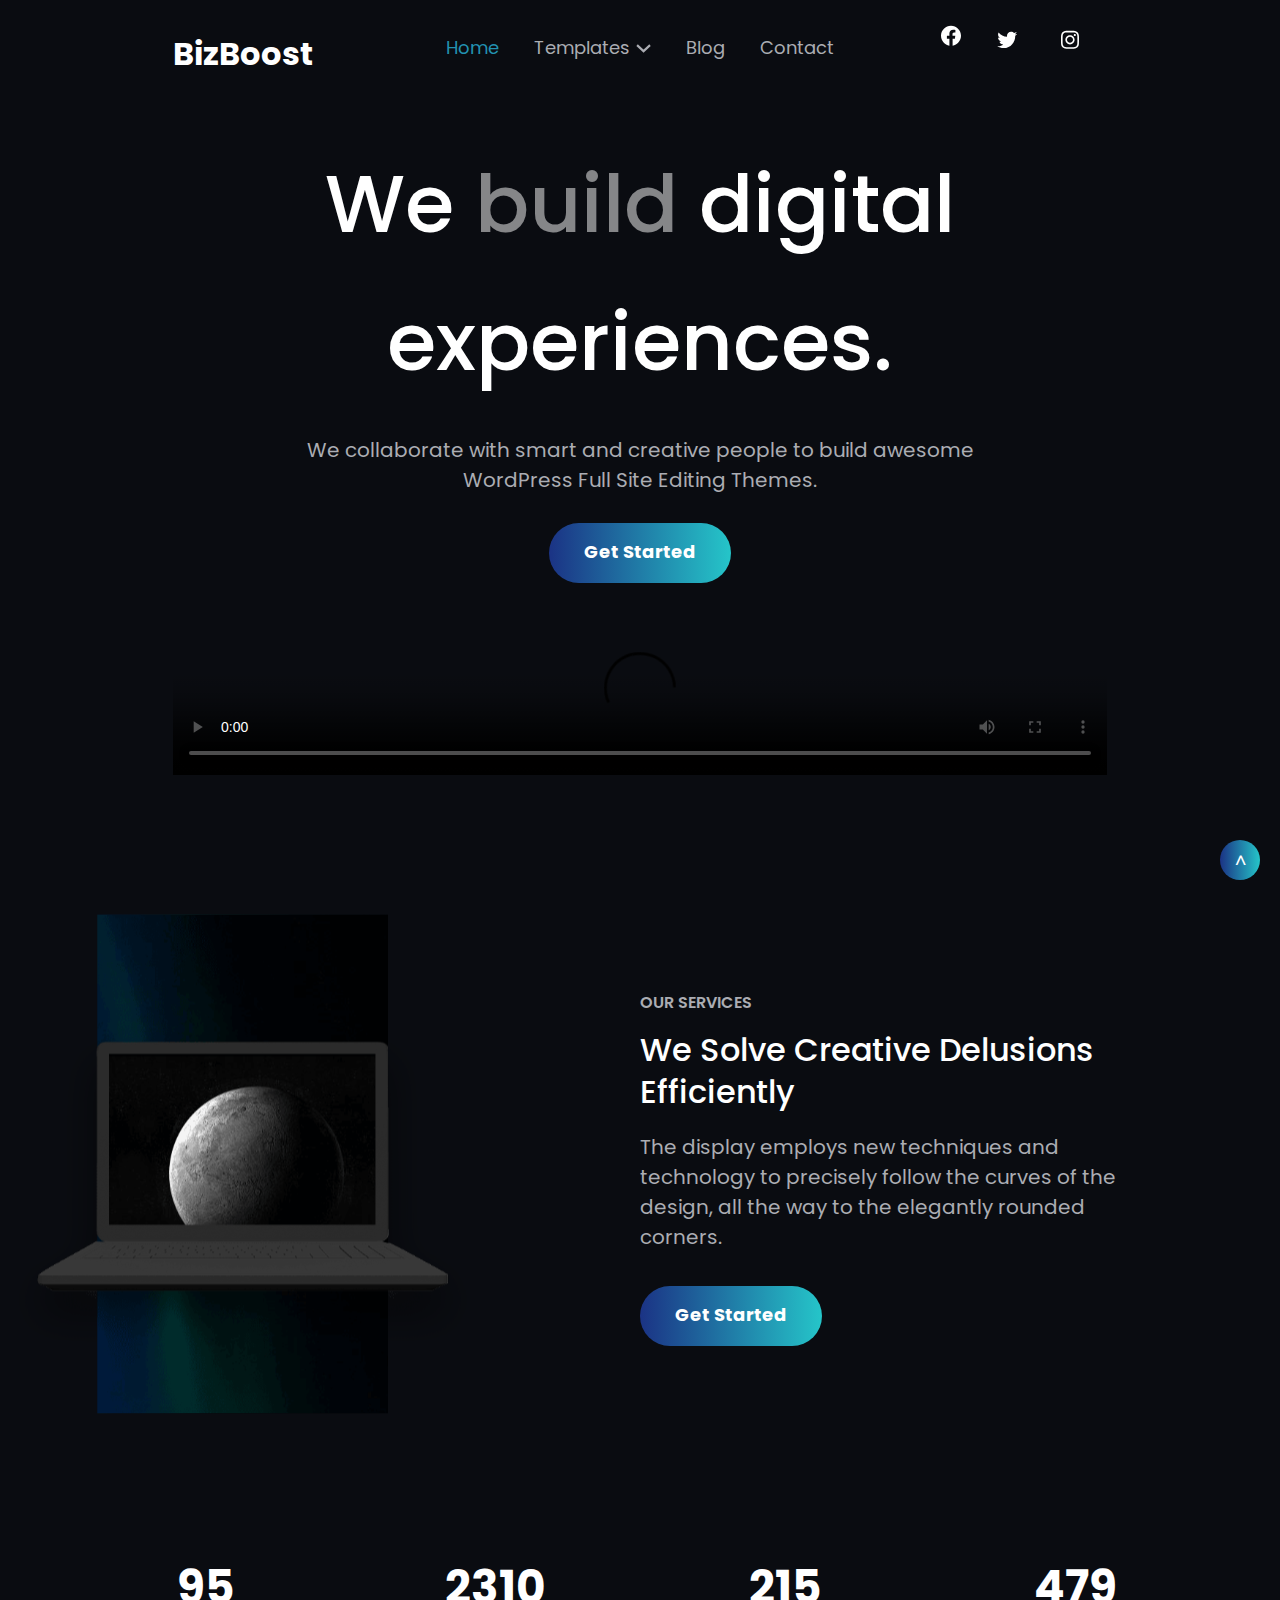
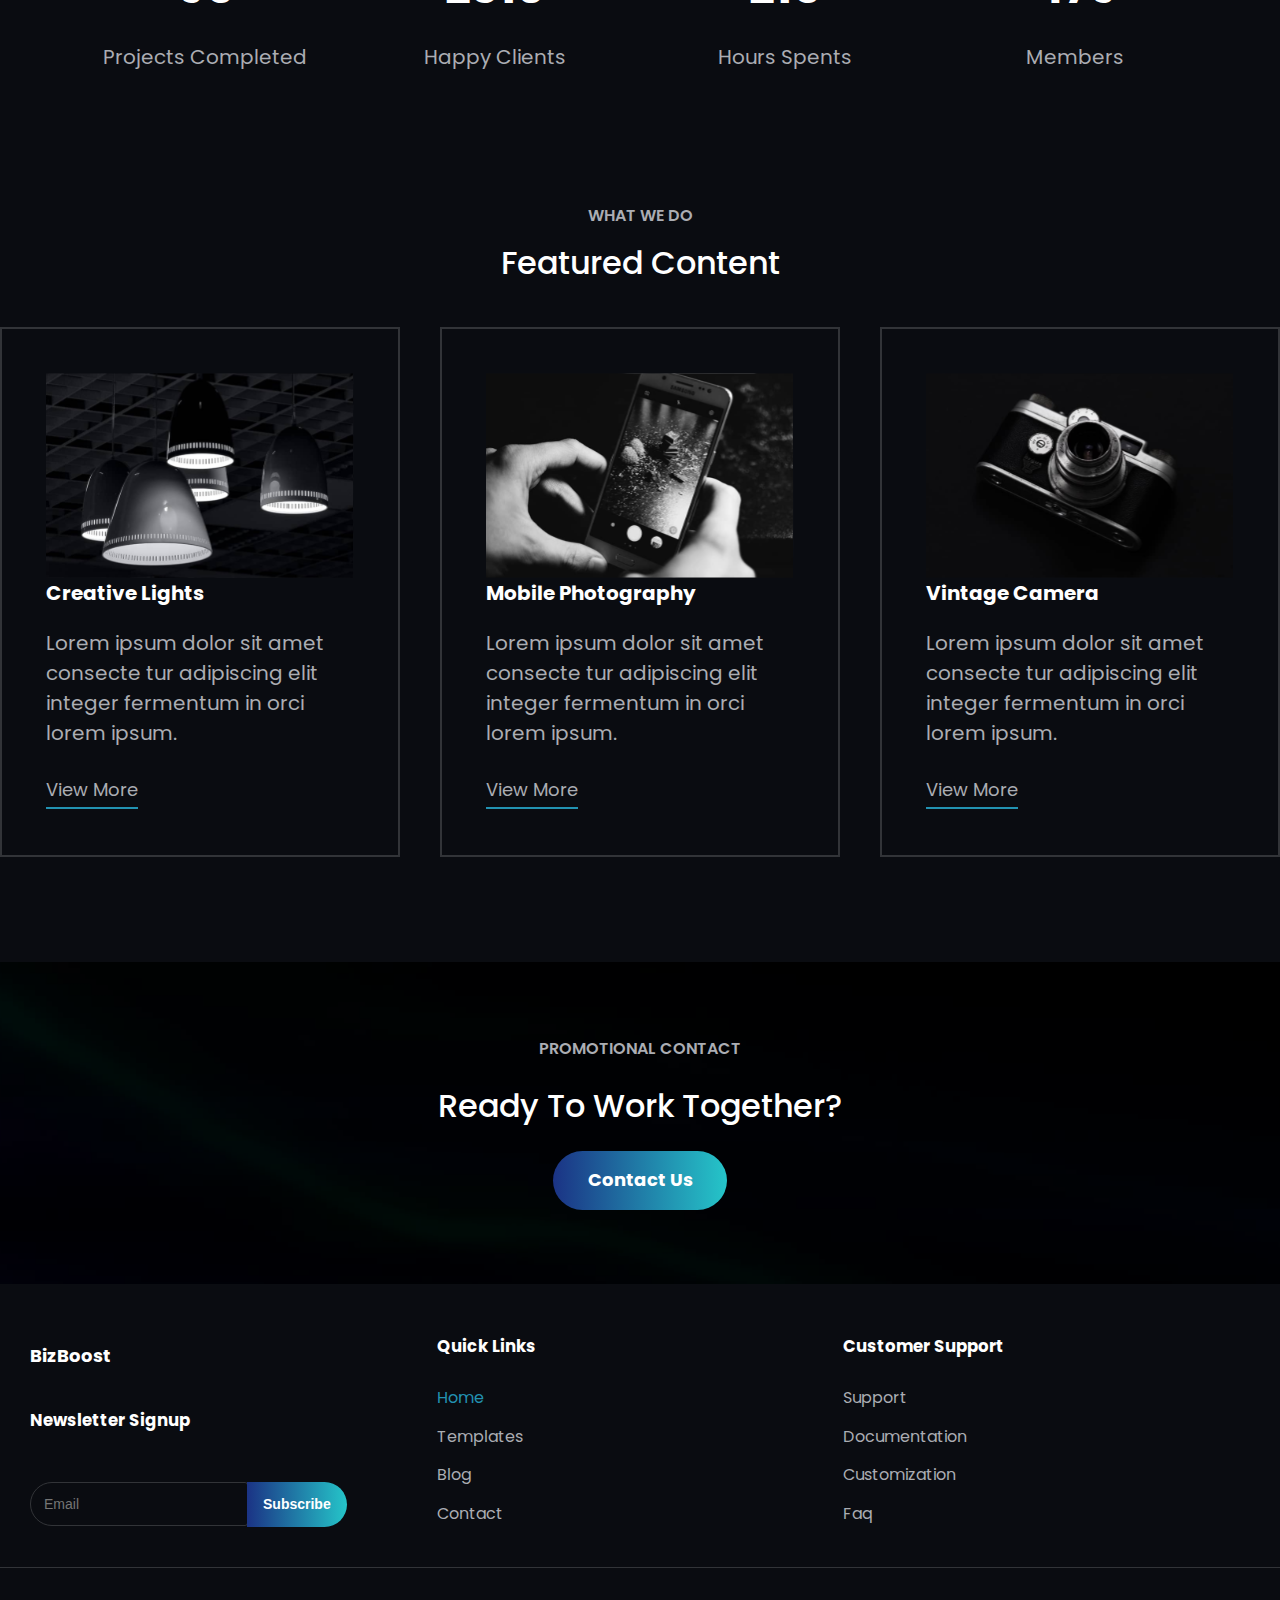
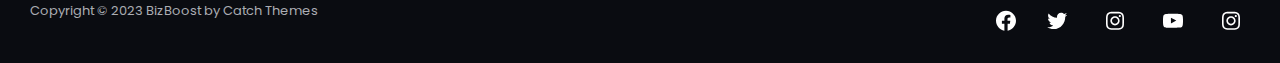
==== commit 0210b01c: "finish pag" ====
--- a/index.html
+++ b/index.html
@@ -11,8 +11,8 @@
     <link rel="stylesheet" href="src/index.css" />
   </head>
   <body>
+    <!-- hero -->
     <section class="blocks">
-      <!-- Hero Section -->
       <section class="hero">
         <header>
           <div class="logo">
@@ -21,7 +21,7 @@
             </a>
           </div>
           <nav class="mobile">
-            <img src="src/img/Vector.svg" alt="menu" />
+            <img src="/src/img/_= Menu icon.svg" alt="" />
           </nav>
           <nav class="desktop">
             <ul>
@@ -30,7 +30,7 @@
               </li>
               <li>
                 <a href="#">Templates</a>
-                <img src="src/img/flechita.svg" alt="flechita" />
+                <img src="/src/img/flechita.svg" alt="arrow" />
                 <ul class="submenu">
                   <li>
                     <a href="#">Right Sidebar</a>
@@ -47,25 +47,24 @@
               <li><a href="#">Contact</a></li>
             </ul>
           </nav>
-
           <div class="social">
             <ul>
               <li>
                 <div class="circle"></div>
                 <a href="#">
-                  <img src="src/img/facebook.svg" alt="fb" />
+                  <img src="src/img/facebook.svg" alt="facebook" />
                 </a>
               </li>
               <li>
                 <div class="circle"></div>
                 <a href="#">
-                  <img src="src/img/twitter.svg" alt="twitter" />
+                  <img src="/src/img/twitter.svg" alt="twitter" />
                 </a>
               </li>
               <li>
                 <div class="circle"></div>
                 <a href="#">
-                  <img src="src/img/likent.svg" alt="likent" />
+                  <img src="/src/img/instagram.svg" alt="In" />
                 </a>
               </li>
             </ul>
@@ -100,70 +99,102 @@
           </div>
         </section>
       </section>
-      <!-- End: Hero Section -->
-
-      <!-- Our Services Section -->
-      <section class="our-services">
-        <div class="services-figure">
+    </section>
+    <!-- Our Services  -->
+
+    <section class="our-services">
+      <div class="services-figure">
+        <img src="/src/img/Figure ⏵ hero-content.png.svg" alt="computer" />
+      </div>
+      <div class="our-services-layout">
+        <div class="headings">
+          <h6>OUR SERVICES</h6>
+          <h2>We solve creative delusions efficiently</h2>
+        </div>
+        <p>
+          The display employs new techniques and technology to precisely follow
+          the curves of the design, all the way to the elegantly rounded
+          corners.
+        </p>
+        <div class="our-services-cta">
+          <a href="#" class="gradient-button">Get Started</a>
+        </div>
+      </div>
+    </section>
+    <section class="big-numbers">
+      <div class="number-box">
+        <span class="number">
+          <h3>95</h3>
+        </span>
+        <p>Projects Completed</p>
+      </div>
+      <div class="number-box">
+        <span class="number">
+          <h3>2310</h3>
+        </span>
+        <p>Happy Clients</p>
+      </div>
+      <div class="number-box">
+        <span class="number">
+          <h3>215</h3>
+        </span>
+        <p>Hours Spents</p>
+      </div>
+      <div class="number-box">
+        <span class="number">
+          <h3>479</h3>
+        </span>
+        <p>Members</p>
+      </div>
+    </section>
+
+    <!-- Featured Content -->
+    <section class="featured-content-layout">
+      <div class="featured-content">
+        <h6>WHAT WE DO</h6>
+        <h2>Featured Content</h2>
+      </div>
+      <div class="boxes">
+        <div class="box">
           <figure>
-            <img
-              src="src/img/Figure ⏵ hero-content.png.svg"
-              alt="computer-moon"
-            />
+            <img src="/src/img/lamapara.svg" alt=" Creative" />
           </figure>
-        </div>
-        <div class="our-services-layout">
-          <div class="headings">
-            <h6>OUR SERVICES</h6>
-            <h2>We solve creative delusions efficiently</h2>
-          </div>
+          <h4>Creative Lights</h4>
           <p>
-            The display employs new techniques and technology to precisely
-            follow the curves of the design, all the way to the elegantly
-            rounded corners.
+            Lorem ipsum dolor sit amet consecte tur adipiscing elit integer
+            fermentum in orci lorem ipsum.
           </p>
-
-          <div class="our-services-cta">
-            <a href="#" class="gradient-button">get started</a>
-          </div>
-        </div>
-      </section>
-      <!-- End: Our Serivces Section -->
-
-      <!-- Big Numbers -->
-      <section class="big-numbers">
-        <div class="number-box">
-          <span class="number">
-            <h3>95</h3>
-          </span>
-          <p>Proyects Completed</p>
-        </div>
-        <div class="number-box">
-          <span class="number">
-            <h3>2310</h3>
-          </span>
-          <p>Happy Clients</p>
-        </div>
-        <div class="number-box">
-          <span class="number">
-            <h3>215</h3>
-          </span>
-          <p>Hours Spent</p>
-        </div>
-        <div class="number-box">
-          <span class="number">
-            <h3>479</h3>
-          </span>
-          <p>Members</p>
-        </div>
-      </section>
-      <!-- End: Big Numbers-->
-
-      <!-- Contact Us -->
-    <section class="contact-us-layout">
+          <a href="View More">View More </a>
+        </div>
+        <div class="box">
+          <figure>
+            <img src="/src/img/celular.svg" alt="mobile" />
+          </figure>
+          <h4>Mobile Photography</h4>
+          <p>
+            Lorem ipsum dolor sit amet consecte tur adipiscing elit integer
+            fermentum in orci lorem ipsum.
+          </p>
+          <a href="View More">View More </a>
+        </div>
+        <div class="box">
+          <figure>
+            <img src="/src/img/camara.svg" alt="Camera" />
+          </figure>
+          <h4>Vintage Camera</h4>
+          <p>
+            Lorem ipsum dolor sit amet consecte tur adipiscing elit integer
+            fermentum in orci lorem ipsum.
+          </p>
+          <a href="View More">View More </a>
+        </div>
+      </div>
+    </section>
+    <!-- PROMOTIONAL  -->
+    <section class="promotional-container-layout">
       <span class="overlay"></span>
-      <img src="src/img/fondo.png" alt="BackPhoto" />
-      <div class="contact-us">
+      <img src="/src/img/fondo.png" alt="image" />
+      <div class="promotional-container">
         <h6>PROMOTIONAL CONTACT</h6>
         <h2>Ready To Work Together?</h2>
         <a href="#" class="gradient-button">Contact Us</a>
@@ -171,82 +202,81 @@
     </section>
 
     <!-- Footer -->
-    <!-- <section class="blocks"> -->
-      <footer>
-        <div class="footer-content">
-          <div class="newsletter">
-            <a href="/"><h4>BizBoost</h4></a>
-              <div class="newsletter-signup">
-                <h5>Newsletter Signup</h5>
-                <div class="cta">
-                  <input type="email" name="email" id="email" placeholder="Email" />
-                  <button class="gradient-button email-btn">Subscribe</button>
-                </div>
-              </div>
-          </div>
+    <footer>
+      <div class="footer-content">
+        <div class="newsletter">
+          <a href="/">
+            <h4>BizBoost</h4>
+          </a>
+          <div class="newsletter-signup">
+            <h5>Newsletter Signup</h5>
+            <div class="cta">
+              <input type="email" name="email" id="email" placeholder="Email" />
+              <button class="gradient-button email-btn">Subscribe</button>
+            </div>
+          </div>
+        </div>
+        <div class="links">
           <div>
-            <div class="footer-links">
-              <h5>Quick Links</h5>
-              <ul>
-                <li><a href="#" class="selected"> Home</a></li>
-                <li><a href="#"> Templates</a></li>
-                <li><a href="#"> blog</a></li>
-                <li><a href="#"> Contact</a></li>
-              </ul>
-            </div>
-            <div class="footer-support">
-              <h5>Customer Support</h5>
-              <ul>
-                <li><a href="#"> Support</a></li>
-                <li><a href="#"> Documentation</a></li>
-                <li><a href="#"> Customization</a></li>
-                <li><a href="#"> FAQ</a></li>
-              </ul>
-            </div>
-          </div>
-        </div>
-        <div class="copyright">
-          Copyright © 2023 BizBoost by Catch Themes
-
-          <div class="footer-social">
-            <ul>
-              <li>
-                <div class="circle-social"></div>
-                <a href="#">
-                  <img src="src/img/Facebook.svg" alt="fb" />
-                </a>
-              </li>
-              <li>
-                <div class="circle-social"></div>
-                <a href="#">
-                  <img src="src/img/Twitter.svg" alt="twitter" />
-                </a>
-              </li>
-              <li>
-                <div class="circle-social"></div>
-                <a href="#">
-                  <img src="src/img/likent.svg" alt="likent" />
-                </a>
-              </li>
-              <li>
-              <div class="circle-social"></div>
-                <a href="#">
-                  <img src="src/img/Youtube.svg" alt="Youtube" />
-                </a>
-              </li>
-              <li>
-              <div class="circle-social"></div>
-                <a href="#">
-                  <img src="src/img/Instagram.svg" alt="Instagram" />
-                </a>
-              </li>
-            </ul>
-          </div>
-        </div>
-        </div>
-      </footer>
-      <div>
-        <a class="float" href="/"> ^ </a>
-       </div>
+            <h5>Quick Links</h5>
+            <ul>
+              <li><a href="#" class="selected">Home</a></li>
+              <li><a href="#">Templates</a></li>
+              <li><a href="#">Blog</a></li>
+              <li><a href="#">Contact</a></li>
+            </ul>
+          </div>
+          <div>
+            <h5>Customer Support</h5>
+            <ul>
+              <li><a href="#">Support</a></li>
+              <li><a href="#">documentation</a></li>
+              <li><a href="#">Customization</a></li>
+              <li><a href="#">Faq</a></li>
+            </ul>
+          </div>
+        </div>
+      </div>
+      <div class="copyright">
+        <p>Copyright © 2023 BizBoost by Catch Themes</p>
+        <div class="footer-social">
+          <ul>
+            <li>
+              <div class="circle-social"></div>
+              <a href="#">
+                <img src="/src/img/facebook.svg" alt="face" />
+              </a>
+            </li>
+            <li>
+              <div class="circle-social"></div>
+              <a href="#">
+                <img src="/src/img/twitter.svg" alt="twitter" />
+              </a>
+            </li>
+            <li>
+              <div class="circle-social"></div>
+              <a href="#">
+                <img src="/src/img/instagram.svg" alt="In" />
+              </a>
+            </li>
+            <li>
+              <div class="circle-social"></div>
+              <a href="#">
+                <img src="/src/img/youtube.svg" alt="youtube" />
+              </a>
+            </li>
+            <li>
+              <div class="circle"></div>
+              <a href="#">
+                <img src="/src/img/instagram.svg" alt="instagram" />
+              </a>
+            </li>
+          </ul>
+        </div>
+      </div>
+    </footer>
+    <div>
+      <a class="float" href="/"> ^ </a>
+    </div>
   </body>
 </html>
--- a/src/index.css
+++ b/src/index.css
@@ -1,69 +1,13 @@
-/*=======================================
-    #Variables
-=========================================*/
-
-/**
-  TABLE OF CONTENTS
-
-  COLORS
-  Brand colors............................These are the main brand colors.
-  Neutral colors..........................White and black, gray sacale, secondary colors.
-  Utility colors..........................Other colors to represent states: info, warning, sucess, etc.
-
-  TYPOGRAPHY
-  Font famillies..........................The fonts used in the design system.
-  Font weights............................Font weights
-  Sizes...................................Font sizing for body text, paragraphs, inputs
-  Heading sizes...........................Font sizing for page headings
-
-  BREAKPOINTS
-  Breakpoints.............................Global responsive breakpoints definitions
-*/
-
 :root {
-  /*=======================================
-    COLORS
-  =========================================*/
-
-  /*=========================
-    Brand Colors
-  ==========================*/
   --primary: #2292b1;
   --gradient-start: #1b3385;
   --gradient-end: #25c5c9;
-
-  /*=========================
-    Neutral Colors
-  ==========================*/
   --background: #0a0c11;
   --body-text: #abadb3;
   --border-color: #323438;
   --sub-menu-bg: #222;
   --white: #fff;
-
-  /*=========================
-    Utility Colors
-  ==========================*/
-
-  /*=======================================
-    TYPOGRAPHY
-  =========================================*/
-  /* 
-    1. The Poppins font. This is the main font.
-    https://fonts.googleapis.com/css?family=Poppins
-
-    2. The Courier font. This is used for <pre> code.
-    https://fonts.googleapis.com/css?family=Poppins
-  */
-
-  /*=========================
-    Font famillies
-  ==========================*/
   --primary-font: "Poppins";
-
-  /*=========================
-  Font weights
-  ==========================*/
   --thin: 100;
   --extra-light: 200;
   --light: 300;
@@ -73,16 +17,9 @@
   --bold: 700;
   --extra-bold: 800;
   --heavy: 900;
-
-  /*=========================
-  Sizes
-  ==========================*/
   --base-font: 20px;
 }
 
-/*=======================================
-    RESETS
-=========================================*/
 body {
   box-sizing: border-box;
   font-family: var(--primary-font);
@@ -99,9 +36,6 @@
   box-sizing: inherit;
 }
 
-/*=========================
-  Heading Sizes
-==========================*/
 h1,
 h2,
 h3,
@@ -131,27 +65,20 @@
   font-weight: var(--bold);
 }
 
-h4 {
-  font-size: 1.2em;
-  line-height: 1.72em;
-}
-
+h4,
 h5 {
-  font-size: 0.9em;
-  font-weight: var(--semi-bold);
-  line-height: 1rem;
+  font-weight: var(--bold);
 }
 
 h6 {
   font-weight: var(--semi-bold);
-  font-size: 0.8em;
+  font-size: 16px;
   color: var(--body-text);
 }
 
 ul {
   list-style-type: none;
   display: flex;
-  flex-direction: row;
   padding: 0;
 }
 
@@ -208,9 +135,6 @@
   color: var(--background);
 }
 
-/*=======================================
-    Mobile First
-=========================================*/
 .blocks {
   padding: 0 30px;
 }
@@ -280,6 +204,8 @@
   object-fit: cover;
 }
 
+/* services */
+
 .our-services {
   margin: 42px 0;
 }
@@ -295,9 +221,505 @@
   display: flex;
   flex-direction: column;
 }
+
 .number-box > * {
   display: flex;
   justify-content: center;
+}
+
+@media all and (min-width: 479px) and (max-width: 1280px) {
+}
+
+@media all and (min-width: 479px) {
+  .selected {
+    color: var(--primary);
+  }
+
+  .circle {
+    width: 42px;
+    height: 42px;
+    border-radius: 50%;
+    position: absolute;
+    left: -11px;
+    top: -2px;
+  }
+
+  .circle:hover {
+    background: rgba(255, 255, 255, 0.25);
+  }
+
+  .blocks {
+    padding: 0 88px;
+  }
+
+  .hero {
+    padding: 0 85px;
+  }
+
+  .logo {
+    flex: 1;
+  }
+
+  .logo h2 {
+    font-size: 32px;
+    font-weight: 700;
+  }
+
+  .mobile {
+    display: none;
+  }
+
+  .desktop {
+    flex: 3;
+    display: flex;
+    justify-content: center;
+  }
+
+  .desktop ul {
+    column-gap: 35px;
+  }
+
+  .desktop ul li:nth-child(2) img {
+    width: 16px;
+  }
+
+  .desktop ul li {
+    position: relative;
+  }
+
+  .desktop ul li:nth-child(2):hover .submenu {
+    position: absolute;
+    display: flex;
+    flex-direction: column;
+  }
+
+  .submenu {
+    width: 230px;
+    background-color: var(--sub-menu-bg);
+    z-index: 99;
+  }
+
+  .submenu li {
+    min-width: 100%;
+    padding-left: 20px;
+    border: 1px solid var(--border-color);
+  }
+
+  .submenu li:hover {
+    padding-left: 30px;
+  }
+
+  .social {
+    flex: 1;
+  }
+
+  h1 {
+    font-size: 4em;
+    line-height: 1.72em;
+  }
+
+  h3 {
+    font-size: 2.27em;
+  }
+
+  main {
+    max-width: 760px;
+  }
+
+  .our-services {
+    display: flex;
+    margin: 131px 0;
+  }
+
+  .big-numbers {
+    flex-direction: row;
+    gap: 40px;
+    padding: 0 80px;
+    margin-bottom: 131px;
+  }
+
+  .big-numbers > * {
+    flex: 1;
+  }
+
+  .our-services > * {
+    flex: 1;
+  }
+  .our-services-layout {
+    padding: 0 12%;
+    display: flex;
+    flex-direction: column;
+    align-items: flex-start;
+    justify-content: center;
+  }
+}
+/* FEATURED */
+.featured-content-layout {
+  display: flex;
+  flex-direction: column;
+  gap: 44px;
+}
+.featured-content {
+  text-align: center;
+  margin-top: -20px;
+}
+
+.box a {
+  position: relative;
+}
+.box img {
+  height: auto;
+  width: 100%;
+  vertical-align: bottom;
+}
+.box :hover img {
+  transform: scale(1.1);
+  transition: all 0.5s ease-in-out;
+  opacity: 0.5;
+}
+.box figure {
+  overflow: hidden;
+}
+
+.boxes {
+  display: flex;
+  flex-direction: column;
+  gap: 39.9px;
+}
+.boxes .box {
+  padding: 44px;
+  border: 2px solid var(--border-color);
+}
+.box a::after {
+  content: "";
+  border-bottom: 2px solid var(--primary);
+  position: absolute;
+  width: 100%;
+  height: 2px;
+  left: 0;
+  bottom: -7px;
+}
+/* Promotional  */
+
+.promotional-container-layout {
+  text-align: center;
+  padding: 74px 50px;
+  position: relative;
+  margin-top: 105px;
+  margin-bottom: 30px;
+}
+.promotional-container-layout img {
+  width: 100%;
+  height: 100%;
+  position: absolute;
+  left: 0;
+  top: 0;
+  margin: 0;
+  padding: 0;
+  object-fit: cover;
+  z-index: 0;
+}
+.promotional-container-layout .promotional-container {
+  position: relative;
+  z-index: 1;
+}
+.promotional-container h2 {
+  padding: 10px 0;
+}
+.overlay {
+  z-index: 1;
+  position: absolute;
+  left: 0;
+  top: 0;
+  margin: 0;
+  padding: 0;
+  background-color: #000;
+  width: 100%;
+  height: 100%;
+  opacity: 0.6;
+}
+
+/* FOOTER */
+
+.footer-content {
+  display: flex;
+  flex-direction: column;
+  padding: 20px 30px 0;
+}
+
+footer:first-child {
+  flex: 1;
+}
+
+footer:last-child {
+  flex: 2;
+}
+
+.newsletter h5 {
+  padding-top: 30px;
+  padding-bottom: 30px;
+}
+
+.links ul {
+  flex-direction: column;
+}
+
+.links a {
+  font-size: 0.8em;
+}
+
+.selected {
+  color: var(--primary);
+}
+
+.footer-social {
+  display: flex;
+}
+
+.footer-social ul {
+  gap: 20px;
+}
+
+.footer-social li {
+  display: flex;
+  align-items: center;
+}
+
+.copyright {
+  font-size: 0.65em;
+  border-top: 1px solid var(--border-color);
+  padding: 20px 30px 0;
+  display: flex;
+  flex-direction: column;
+}
+
+#email {
+  font-size: 0.7em;
+  padding: 13px;
+  background-color: transparent;
+  border: 2px solid var(--input-border);
+  border-radius: 4px;
+  color: #fff;
+  border: 1px solid var(--border-color);
+  border-bottom-left-radius: 30px;
+  border-top-left-radius: 30px;
+  width: 218px;
+}
+.email-btn {
+  border-top-left-radius: 0px;
+  border-bottom-left-radius: 0px;
+  border-top-right-radius: 30px;
+  border-bottom-right-radius: 30px;
+  border: 0;
+  padding: 11px 16px 12px;
+  margin-left: -6px;
+  font-size: 0.7em;
+}
+
+.cta {
+  padding: 5px 0 40px;
+}
+
+/* TABLET & DESKTOP BREAKPOINTS */
+
+@media all and (min-width: 479px) and (max-width: 1280px) {
+}
+
+@media all and (min-width: 479px) {
+  .selected {
+    color: var(--primary);
+  }
+
+  .circle {
+    width: 42px;
+    height: 42px;
+    border-radius: 50%;
+    position: absolute;
+    left: -11px;
+    top: -2px;
+  }
+
+  .circle:hover {
+    background: rgba(255, 255, 255, 0.25);
+  }
+
+  .blocks {
+    padding: 0 88px;
+  }
+
+  .hero {
+    padding: 0 85px;
+  }
+
+  .logo {
+    flex: 1;
+  }
+
+  .logo h2 {
+    font-size: 32px;
+    font-weight: 700;
+  }
+
+  .mobile {
+    display: none;
+  }
+
+  .desktop {
+    flex: 3;
+    display: flex;
+    justify-content: center;
+  }
+
+  .desktop ul {
+    column-gap: 35px;
+  }
+
+  .desktop ul li:nth-child(2) img {
+    width: 16px;
+  }
+
+  .desktop ul li {
+    position: relative;
+  }
+
+  .desktop ul li:nth-child(2):hover .submenu {
+    position: absolute;
+    display: flex;
+    flex-direction: column;
+  }
+
+  .submenu {
+    width: 230px;
+    background-color: var(--sub-menu-bg);
+    z-index: 99;
+  }
+
+  .submenu li {
+    min-width: 100%;
+    padding-left: 20px;
+    border: 1px solid var(--border-color);
+  }
+
+  .submenu li:hover {
+    padding-left: 30px;
+  }
+
+  .social {
+    flex: 1;
+  }
+
+  h1 {
+    font-size: 4em;
+    line-height: 1.72em;
+  }
+
+  h3 {
+    font-size: 2.27em;
+  }
+
+  main {
+    max-width: 760px;
+  }
+
+  .our-services {
+    display: flex;
+    margin: 131px 0;
+  }
+
+  .big-numbers {
+    flex-direction: row;
+    gap: 40px;
+    padding: 0 80px;
+    margin-bottom: 131px;
+  }
+
+  .big-numbers > * {
+    flex: 1;
+  }
+
+  .our-services > * {
+    flex: 1;
+  }
+  .our-services-layout {
+    padding: 0 12%;
+    display: flex;
+    flex-direction: column;
+    align-items: flex-start;
+    justify-content: center;
+  }
+
+  .featured-content-layout {
+    gap: 44px;
+  }
+
+  .featured-content-layout > * {
+    flex: 1;
+  }
+
+  .boxes {
+    flex-direction: row;
+  }
+
+  .box img:hover {
+    opacity: 0.8;
+    transform: scale(1.1);
+  }
+
+  .promotional-contact-layout {
+    padding: 180px 50px;
+  }
+
+  .circle-social {
+    width: 42px;
+    height: 42px;
+    border-radius: 50%;
+    position: absolute;
+    left: -11px;
+    top: -10px;
+  }
+
+  .circle-social:hover {
+    background: rgba(255, 255, 255, 0.25);
+  }
+
+  .links {
+    display: flex;
+    flex-direction: row;
+  }
+
+  .footer-content {
+    display: flex;
+    flex-direction: row;
+  }
+
+  .newsletter {
+    flex: 1;
+  }
+
+  .cta {
+    min-width: 335px;
+  }
+
+  .links {
+    flex: 2;
+  }
+
+  .links > * {
+    flex: 1;
+  }
+
+  .copyright {
+    flex-direction: row;
+  }
+
+  .copyright > * {
+    flex: 1;
+  }
+
+  .footer-social {
+    justify-content: flex-end;
+    align-items: center;
+  }
 }
 .float {
   position: fixed;
@@ -319,510 +741,27 @@
   padding: 0px;
 }
 
-/*=======================================
-    FEATURED CONTENT
-=========================================*/
-
-.featured-content-layout {
-  display: flex;
-  flex-direction: column;
-  gap: 44px;
-}
-
-.featured-content {
+.float {
+  position: fixed;
   text-align: center;
-}
-
-.box a {
-  position: relative;
-}
-
-hr {
-  position: absolute;
-  top: 17px;
-  text-align: start;
-  border: 1px solid var(--gradient-end);
-  width: 95px;
-}
-.boxes-container {
-  display: flex;
-  flex-direction: column;
-  gap: 39.9px;
-}
-
-.boxes-container .box {
-  padding: 44px;
-  border: 2px solid var(--border-color);
-}
-
-/*=======================================
-    Promotional Contact
-=========================================*/
-
-.promotional-contact-layout {
-  display: flex;
-  position: relative;
-  padding: 42px 28px;
-}
-.promotional-contact {
-  text-align: center;
-  width: 100%;
-  position: relative;
-  z-index: 1;
-}
-
-.promotional-contact .rectangle {
-  object-fit: cover;
-  overflow: hidden;
-}
-
-.promotional-contact-layout a {
-  margin-top: 35px;
-}
-
-.overlay {
-  background-color: #000;
-  opacity: 0.6;
-  position: absolute;
-  left: 0;
-  top: 0;
-  width: 100%;
-  height: 100%;
-  z-index: 1;
-}
-
-.promotional-contact-layout img {
-  width: 100%;
-  position: absolute;
-  left: 0;
-  top: 0;
-  margin: 0;
-  padding: 0;
-  object-fit: cover;
-  z-index: 0;
-}
-
-/*=======================================
-    Footer
-=========================================*/
-
-.footer-content {
-  display: flex;
-  flex-direction: column;
-}
-
-footer section:first-child {
-  flex: 1;
-}
-
-footer section:last-child {
-  flex: 2;
-}
-
-.links ul {
-  flex-direction: column;
-}
-
-.social {
-  display: flex;
-  justify-content: flex-start;
-}
-
-.copyright {
-  font-size: 0.65em;
-}
-
-/*=======================================
-    TABLET & DESKTOP BREAKPOINTS
-=========================================*/
-
-@media all and (min-width: 479px) and (max-width: 1280px) {
-}
-
-@media all and (min-width: 479px) {
-  .selected {
-    color: var(--primary);
-  }
-
-  .circle {
-    width: 42px;
-    height: 42px;
-    border-radius: 50%;
-    position: absolute;
-    left: -11px;
-    top: -2px;
-  }
-
-  .circle:hover {
-    background: rgba(255, 255, 255, 0.25);
-  }
-
-  .blocks {
-    padding: 0 88px;
-  }
-
-  .hero {
-    padding: 0 85px;
-  }
-
-  .logo {
-    flex: 1;
-  }
-
-  .logo h2 {
-    font-size: 32px;
-    font-weight: 700;
-  }
-
-  .mobile {
-    display: none;
-  }
-
-  .desktop {
-    flex: 3;
-    display: flex;
-    justify-content: center;
-  }
-
-  .desktop ul {
-    column-gap: 35px;
-  }
-
-  .desktop ul li:nth-child(2) img {
-    width: 16px;
-  }
-
-  .desktop ul li {
-    position: relative;
-  }
-
-  .desktop ul li:nth-child(2):hover .submenu {
-    position: absolute;
-    display: flex;
-    flex-direction: column;
-  }
-
-  .submenu {
-    width: 230px;
-    background-color: var(--sub-menu-bg);
-    z-index: 99;
-  }
-
-  .submenu li {
-    min-width: 100%;
-    padding-left: 20px;
-    border: 1px solid var(--border-color);
-  }
-
-  .submenu li:hover {
-    padding-left: 30px;
-  }
-
-  .social {
-    flex: 1;
-  }
-
-  h1 {
-    font-size: 4em;
-    line-height: 1.72em;
-  }
-
-  h3 {
-    font-size: 2.27em;
-  }
-
-  main {
-    max-width: 760px;
-  }
-
-  .our-services {
-    display: flex;
-    margin: 131px 0;
-  }
-
-  .big-numbers {
-    flex-direction: row;
-    gap: 40px;
-    padding: 0 80px;
-    margin-bottom: 131px;
-  }
-
-  .big-numbers > * {
-    flex: 1;
-  }
-
-  .our-services > * {
-    flex: 1;
-  }
-  .our-services-layout {
-    padding: 0 12%;
-    display: flex;
-    flex-direction: column;
-    align-items: flex-start;
-    justify-content: center;
-  }
-
-  .featured-content-layout {
-    gap: 44px;
-  }
-
-  .featured-content-layout > * {
-    flex: 1;
-  }
-
-  .boxes-container {
-    flex-direction: row;
-  }
-
-  .promotional-contact-layout {
-    text-align: center;
-    margin: 100px 0;
-    max-width: 100%;
-    height: 460px;
-    padding: 120px 0;
-    gap: 35px;
-  }
-  .boxes-container .container {
-    padding: 44px;
-    border: 2px solid var(--border-color);
-  }
-
-  #email {
-    font-size: 1em;
-    padding: 13px;
-    background-color: transparent;
-    border: 2px solid var(--border-color);
-    color: #fff;
-    border-bottom-left-radius: 30px;
-    border-top-left-radius: 30px;
-  }
-
-  .email-btn {
-    border-top-left-radius: 0px;
-    border-bottom-left-radius: 0px;
-    border-bottom-right-radius: 30px;
-    border: 0;
-    padding: 13px 16px 11px;
-    margin: left -6px;
-  }
-
-  .contact-us-layout {
-    text-align: center;
-    padding: 74px 50px;
-    position: relative;
-  }
-
-  .contact-us-layout img {
-    width: 100%;
-    position: absolute;
-    left: 0;
-    top: 0;
-    margin: 0;
-    padding: 0;
-    object-fit: cover;
-    z-index: 0;
-  }
-
-  .contact-us-layout .contact-us {
-    position: relative;
-    z-index: 1;
-  }
-
-  .contact-us h2 {
-    padding: 10px 0;
-  }
-
-  .overlay {
-    z-index: 1;
-    position: absolute;
-    left: 0;
-    top: 0;
-    margin: 0;
-    padding: 0;
-    background-color: #000;
-    width: 100%;
-    height: 100%;
-    opacity: 0.6;
-  }
-
-  /* Footer */
-
-  #email {
-    font-size: 0.7em;
-    padding: 13px;
-    background-color: transparent;
-    border-radius: 4px;
-    border: 1px solid var(--border-color);
-    color: #fff;
-    border-bottom-left-radius: 30px;
-    border-top-left-radius: 30px;
-    width: 198px;
-  }
-
-  .email-btn {
-    font-size: 0.7em;
-    border-top-left-radius: 0px;
-    border-bottom-left-radius: 0px;
-    border-top-right-radius: 30px;
-    border-bottom-right-radius: 30px;
-    border: 0;
-    padding: 12px 16px 12px;
-    margin-left: -6px;
-  }
-
-  .cta {
-    padding: 5px 0 40px;
-  }
-
-  .footer-content {
-    display: flex;
-    flex-direction: column;
-    padding: 20px 30px 0;
-  }
-
-  footer:first-child {
-    flex: 1;
-  }
-
-  footer:last-child {
-    flex: 2;
-  }
-
-  .newsletter {
-    flex-direction: column;
-  }
-
-  .newsletter h5 {
-    padding-top: 30px;
-    padding-bottom: 30px;
-  }
-
-  .footer-links ul {
-    flex-direction: column;
-  }
-
-  .footer-links {
-    font-size: 0.8em;
-  }
-
-  .footer-support ul {
-    flex-direction: column;
-  }
-
-  .footer-support {
-    font-size: 0.8em;
-  }
-
-  .selected {
-    color: var(--primary);
-  }
-
-  .footer-social {
-    display: flex;
-    justify-content: flex-start;
-  }
-
-  .footer-social ul {
-    gap: 20px;
-  }
-
-  .footer-social li {
-    display: flex;
-    align-items: center;
-  }
-  .copyright {
-    display: flex;
-    flex-direction: column;
-    font-size: 0.65em;
-    border-top: 1px solid var(--border-color);
-    padding: 20px 30px;
-  }
-  .contact-us-layout {
-    text-align: center;
-    padding: 180px 50px;
-    position: relative;
-  }
-
-  /* Footer */
-
-  .footer-content {
-    display: flex;
-    flex-direction: row;
-    justify-content: space-around;
-  }
-
-  .newsletter {
-    flex-direction: column;
-    margin-left: -200px;
-  }
-
-  .footer-links {
-    flex-direction: column;
-    margin-top: 10px;
-    margin-left: -420px;
-  }
-
-  .footer-support {
-    flex-direction: column;
-    margin: 10px;
-    margin-top: -200px;
-  }
-
-  .links-block {
-    display: block;
-  }
-
-  .selected {
-    color: var(--primary);
-  }
-
-  .circle-social {
-    width: 42px;
-    height: 42px;
-    border-radius: 50%;
-    position: absolute;
-    left: -11px;
-    top: -10px;
-  }
-
-  .circle-social:hover {
-    background: rgba(255, 255, 255, 0.25);
-  }
-
-  .copyright {
-    flex-direction: row;
-  }
-
-  .copyright > * {
-    flex: 1;
-  }
-
-  .footer-social {
-    text-align: right;
-    justify-content: flex-end;
-    align-items: flex-start;
-  }
-
-  .footer-social ul {
-    margin: 0;
-  }
-  .float {
-    position: fixed;
-    text-align: center;
-    vertical-align: middle;
-    color: #fff;
-    width: 40px;
-    height: 40px;
-    border-radius: 50%;
-    background: linear-gradient(
-      90deg,
-      var(--gradient-start) 0%,
-      var(--gradient-end) 100%
-    );
-    bottom: 0;
-    right: 0;
-    z-index: 9999;
-    margin: 20px;
-    padding: 0px;
-  }
-}
+  vertical-align: middle;
+  color: #fff;
+  width: 40px;
+  height: 40px;
+  border-radius: 50%;
+  background: linear-gradient(
+    90deg,
+    var(--gradient-start) 0%,
+    var(--gradient-end) 100%
+  );
+  bottom: 0;
+  right: 0;
+  z-index: 9999;
+  margin: 20px;
+  padding: 0px;
+}
+.float:hover {
+  background: var(--white);
+  color: var(--background);
+  transition: all 0.8s ease;
+}
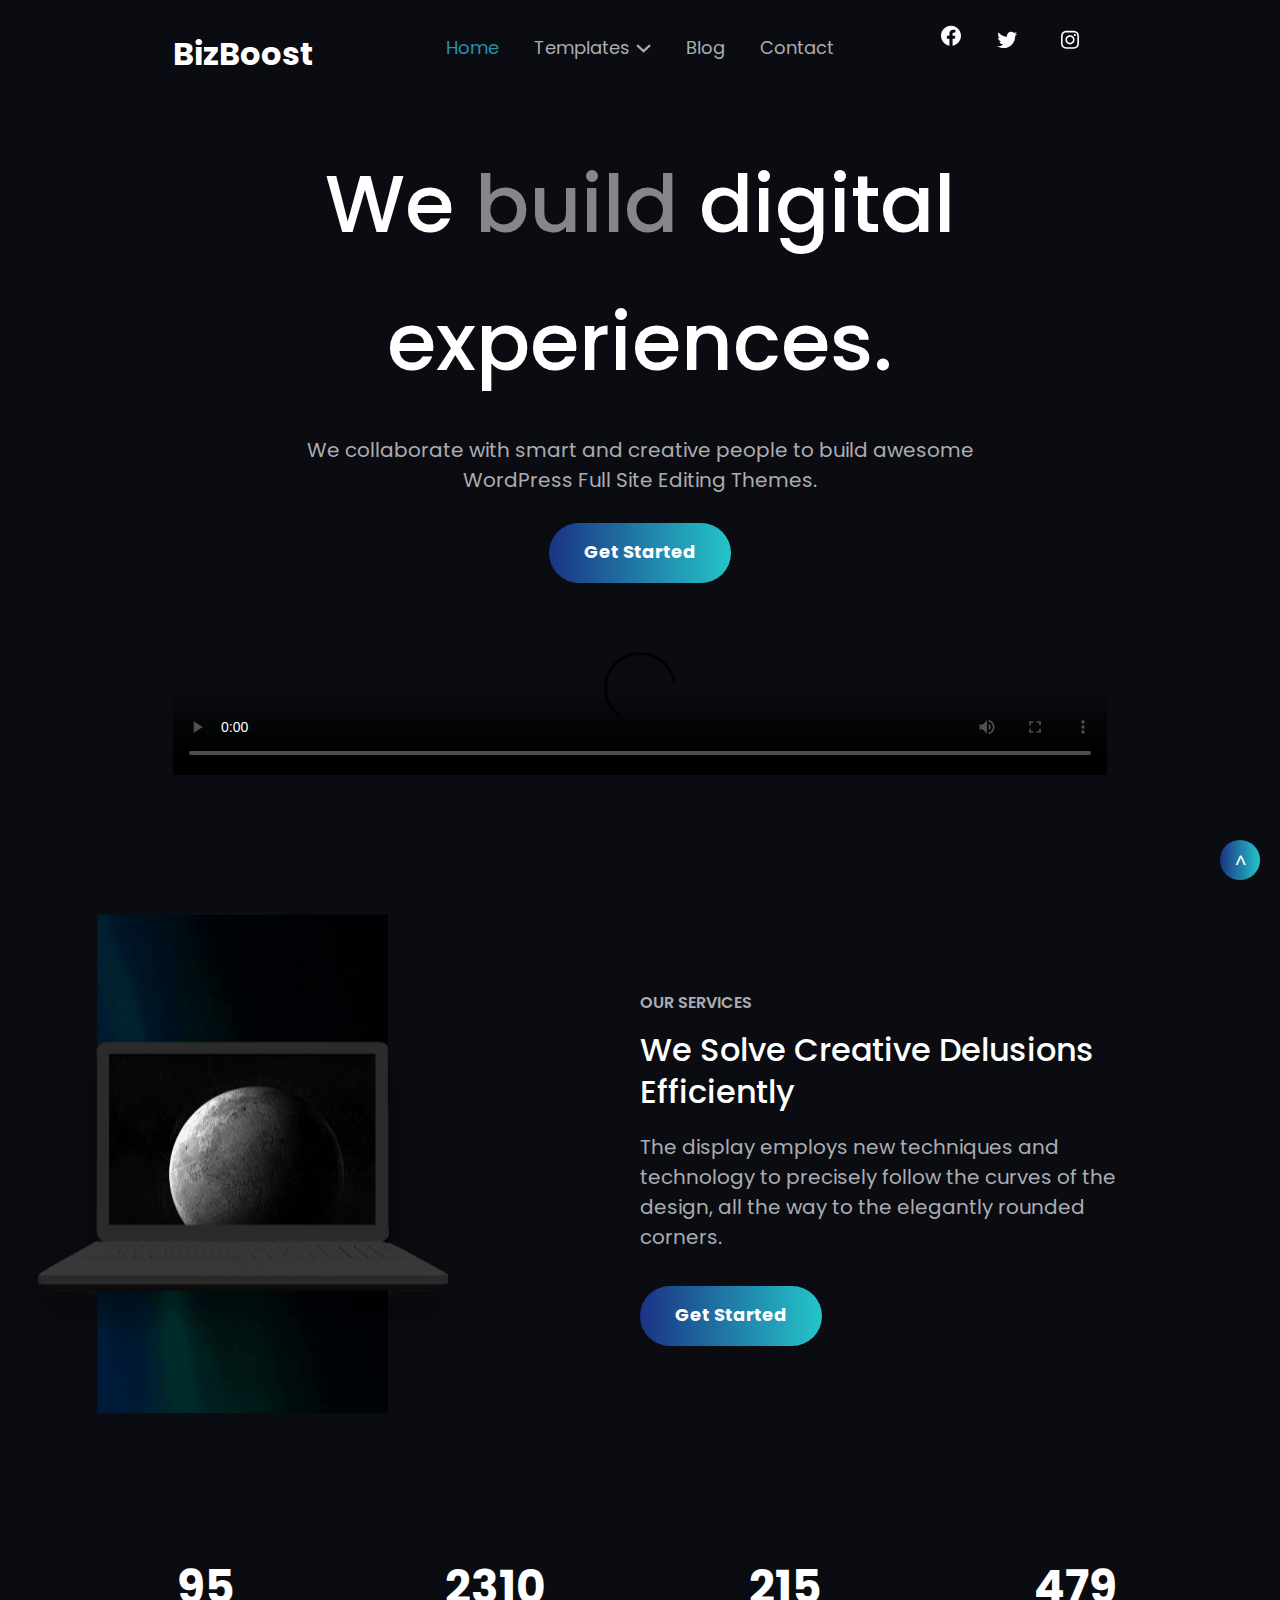
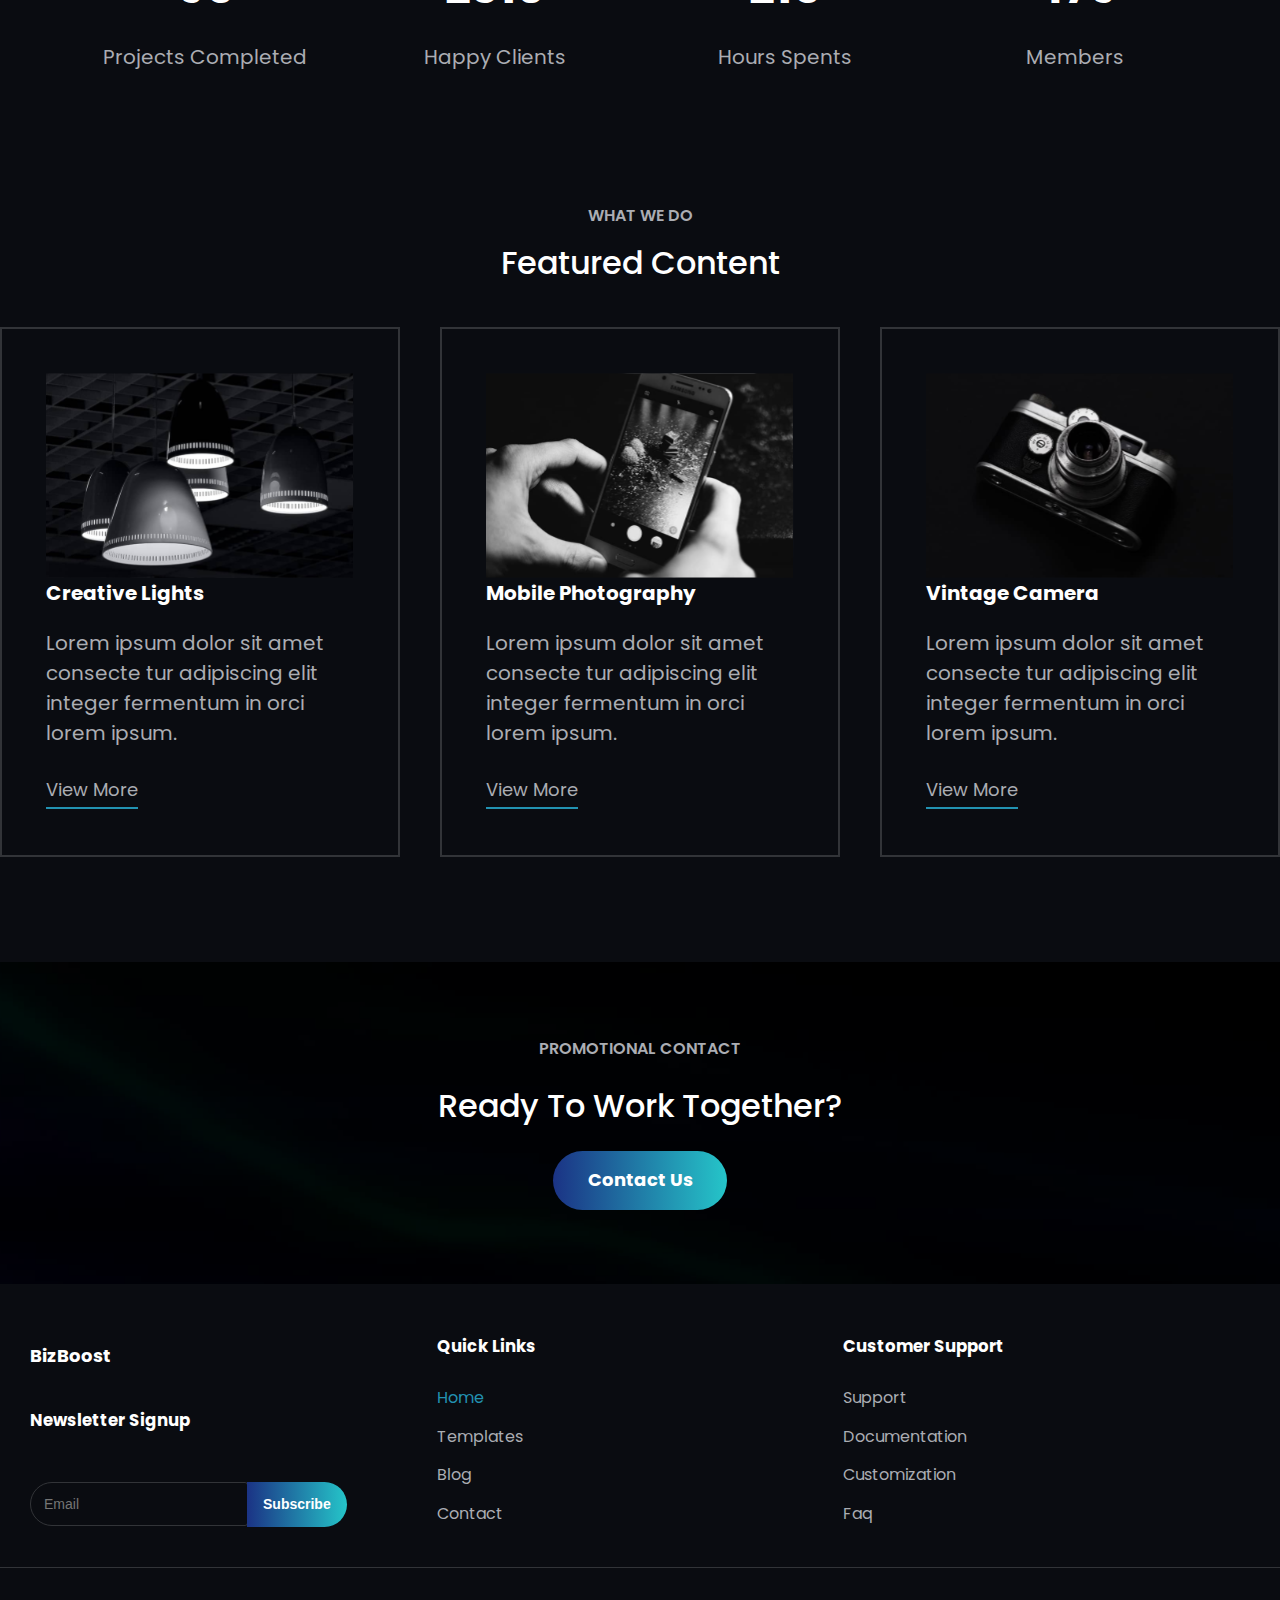
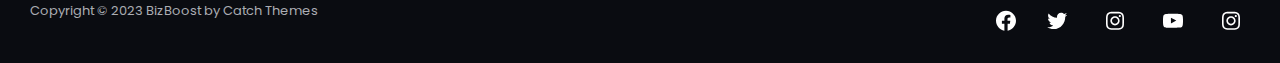
==== commit 859ca0ea: "finish correction" ====
--- a/index.html
+++ b/index.html
@@ -21,7 +21,7 @@
             </a>
           </div>
           <nav class="mobile">
-            <img src="/src/img/_= Menu icon.svg" alt="" />
+            <img src="./src/img/_= Menu icon.svg" alt="" />
           </nav>
           <nav class="desktop">
             <ul>
@@ -30,7 +30,7 @@
               </li>
               <li>
                 <a href="#">Templates</a>
-                <img src="/src/img/flechita.svg" alt="arrow" />
+                <img src="./src/img/flechita.svg" alt="arrow" />
                 <ul class="submenu">
                   <li>
                     <a href="#">Right Sidebar</a>
@@ -52,19 +52,19 @@
               <li>
                 <div class="circle"></div>
                 <a href="#">
-                  <img src="src/img/facebook.svg" alt="facebook" />
+                  <img src="./src/img/facebook.svg" alt="facebook" />
                 </a>
               </li>
               <li>
                 <div class="circle"></div>
                 <a href="#">
-                  <img src="/src/img/twitter.svg" alt="twitter" />
+                  <img src="./src/img/twitter.svg" alt="twitter" />
                 </a>
               </li>
               <li>
                 <div class="circle"></div>
                 <a href="#">
-                  <img src="/src/img/instagram.svg" alt="In" />
+                  <img src="./src/img/instagram.svg" alt="In" />
                 </a>
               </li>
             </ul>
@@ -104,7 +104,7 @@
 
     <section class="our-services">
       <div class="services-figure">
-        <img src="/src/img/Figure ⏵ hero-content.png.svg" alt="computer" />
+        <img src="./src/img/Figure ⏵ hero-content.png.svg" alt="computer" />
       </div>
       <div class="our-services-layout">
         <div class="headings">
@@ -157,7 +157,7 @@
       <div class="boxes">
         <div class="box">
           <figure>
-            <img src="/src/img/lamapara.svg" alt=" Creative" />
+            <img src="./src/img/lamapara.svg" alt=" Creative" />
           </figure>
           <h4>Creative Lights</h4>
           <p>
@@ -168,7 +168,7 @@
         </div>
         <div class="box">
           <figure>
-            <img src="/src/img/celular.svg" alt="mobile" />
+            <img src="./src/img/celular.svg" alt="mobile" />
           </figure>
           <h4>Mobile Photography</h4>
           <p>
@@ -179,7 +179,7 @@
         </div>
         <div class="box">
           <figure>
-            <img src="/src/img/camara.svg" alt="Camera" />
+            <img src="./src/img/camara.svg" alt="Camera" />
           </figure>
           <h4>Vintage Camera</h4>
           <p>
@@ -193,7 +193,7 @@
     <!-- PROMOTIONAL  -->
     <section class="promotional-container-layout">
       <span class="overlay"></span>
-      <img src="/src/img/fondo.png" alt="image" />
+      <img src="./src/img/fondo.png" alt="image" />
       <div class="promotional-container">
         <h6>PROMOTIONAL CONTACT</h6>
         <h2>Ready To Work Together?</h2>
@@ -244,31 +244,31 @@
             <li>
               <div class="circle-social"></div>
               <a href="#">
-                <img src="/src/img/facebook.svg" alt="face" />
-              </a>
-            </li>
-            <li>
-              <div class="circle-social"></div>
-              <a href="#">
-                <img src="/src/img/twitter.svg" alt="twitter" />
-              </a>
-            </li>
-            <li>
-              <div class="circle-social"></div>
-              <a href="#">
-                <img src="/src/img/instagram.svg" alt="In" />
-              </a>
-            </li>
-            <li>
-              <div class="circle-social"></div>
-              <a href="#">
-                <img src="/src/img/youtube.svg" alt="youtube" />
+                <img src="./src/img/facebook.svg" alt="face" />
+              </a>
+            </li>
+            <li>
+              <div class="circle-social"></div>
+              <a href="#">
+                <img src="./src/img/twitter.svg" alt="twitter" />
+              </a>
+            </li>
+            <li>
+              <div class="circle-social"></div>
+              <a href="#">
+                <img src="./src/img/instagram.svg" alt="In" />
+              </a>
+            </li>
+            <li>
+              <div class="circle-social"></div>
+              <a href="#">
+                <img src="./src/img/youtube.svg" alt="youtube" />
               </a>
             </li>
             <li>
               <div class="circle"></div>
               <a href="#">
-                <img src="/src/img/instagram.svg" alt="instagram" />
+                <img src="./src/img/instagram.svg" alt="instagram" />
               </a>
             </li>
           </ul>
